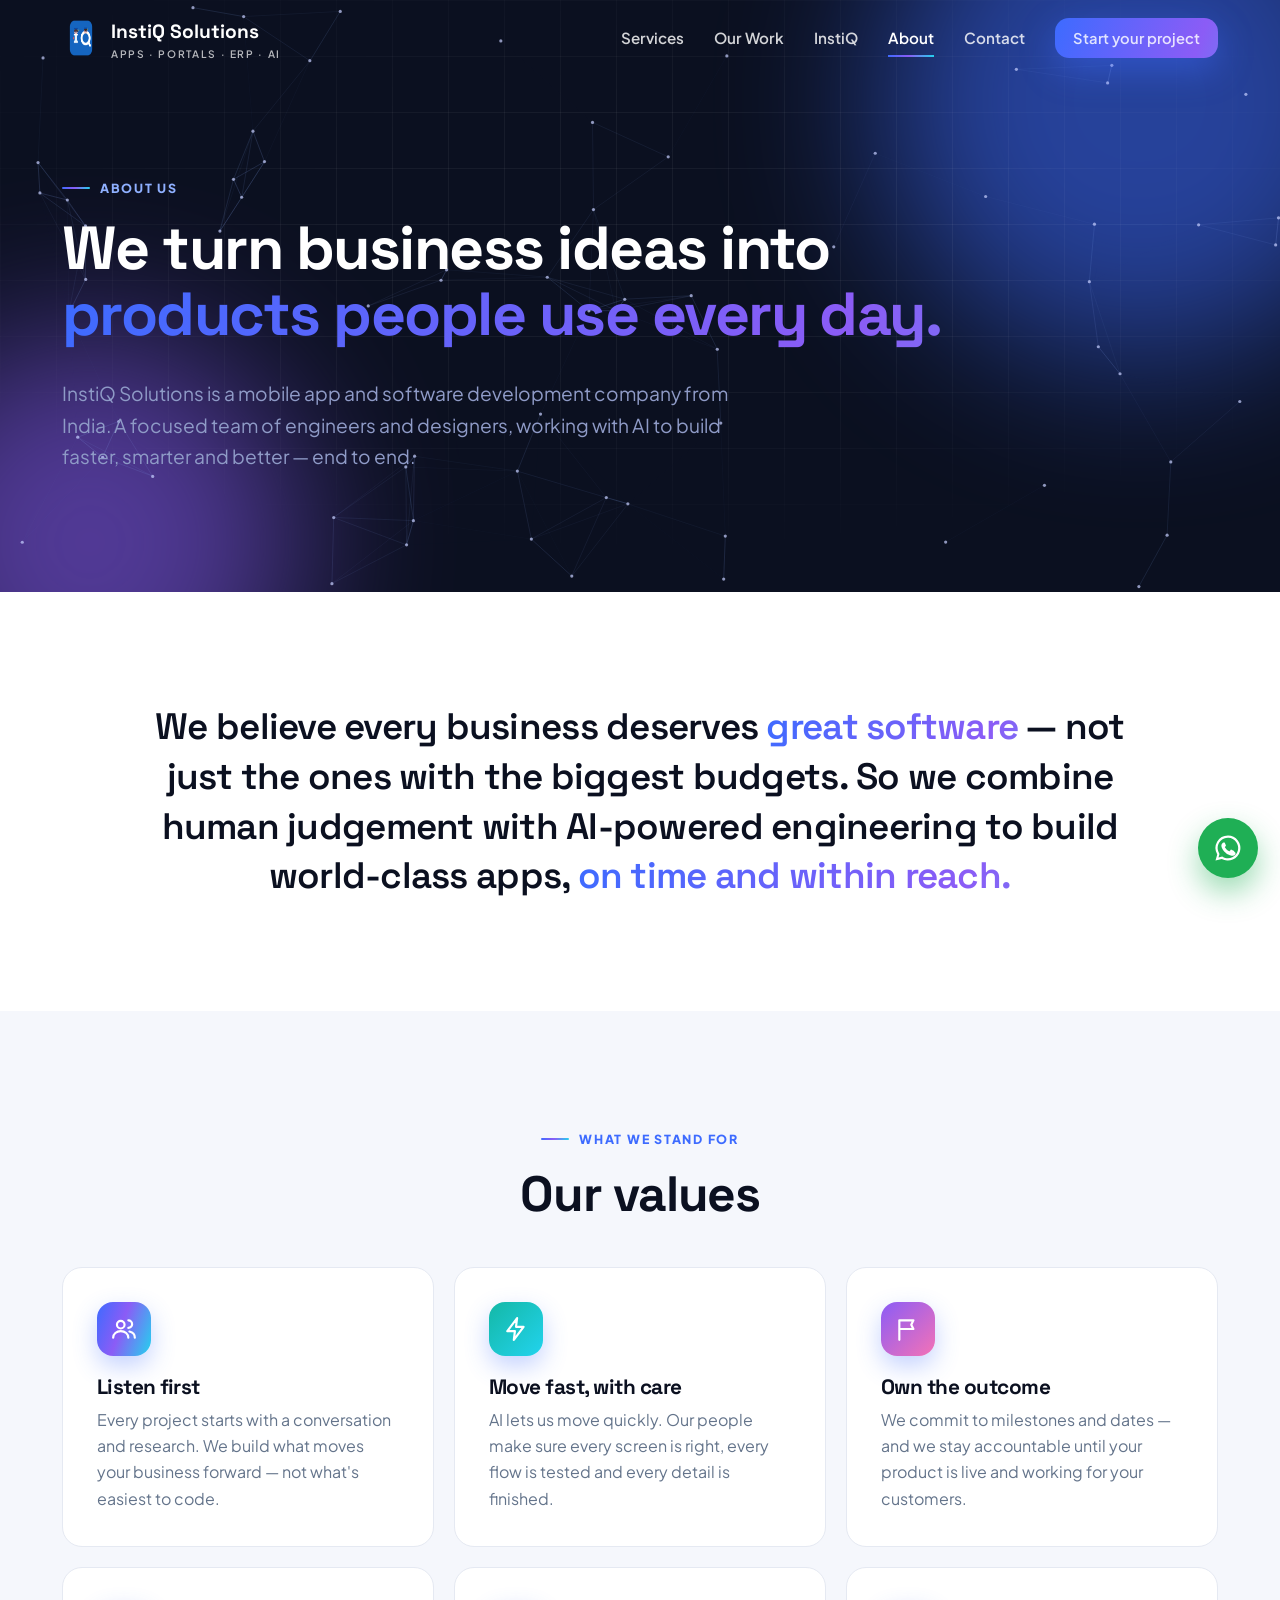
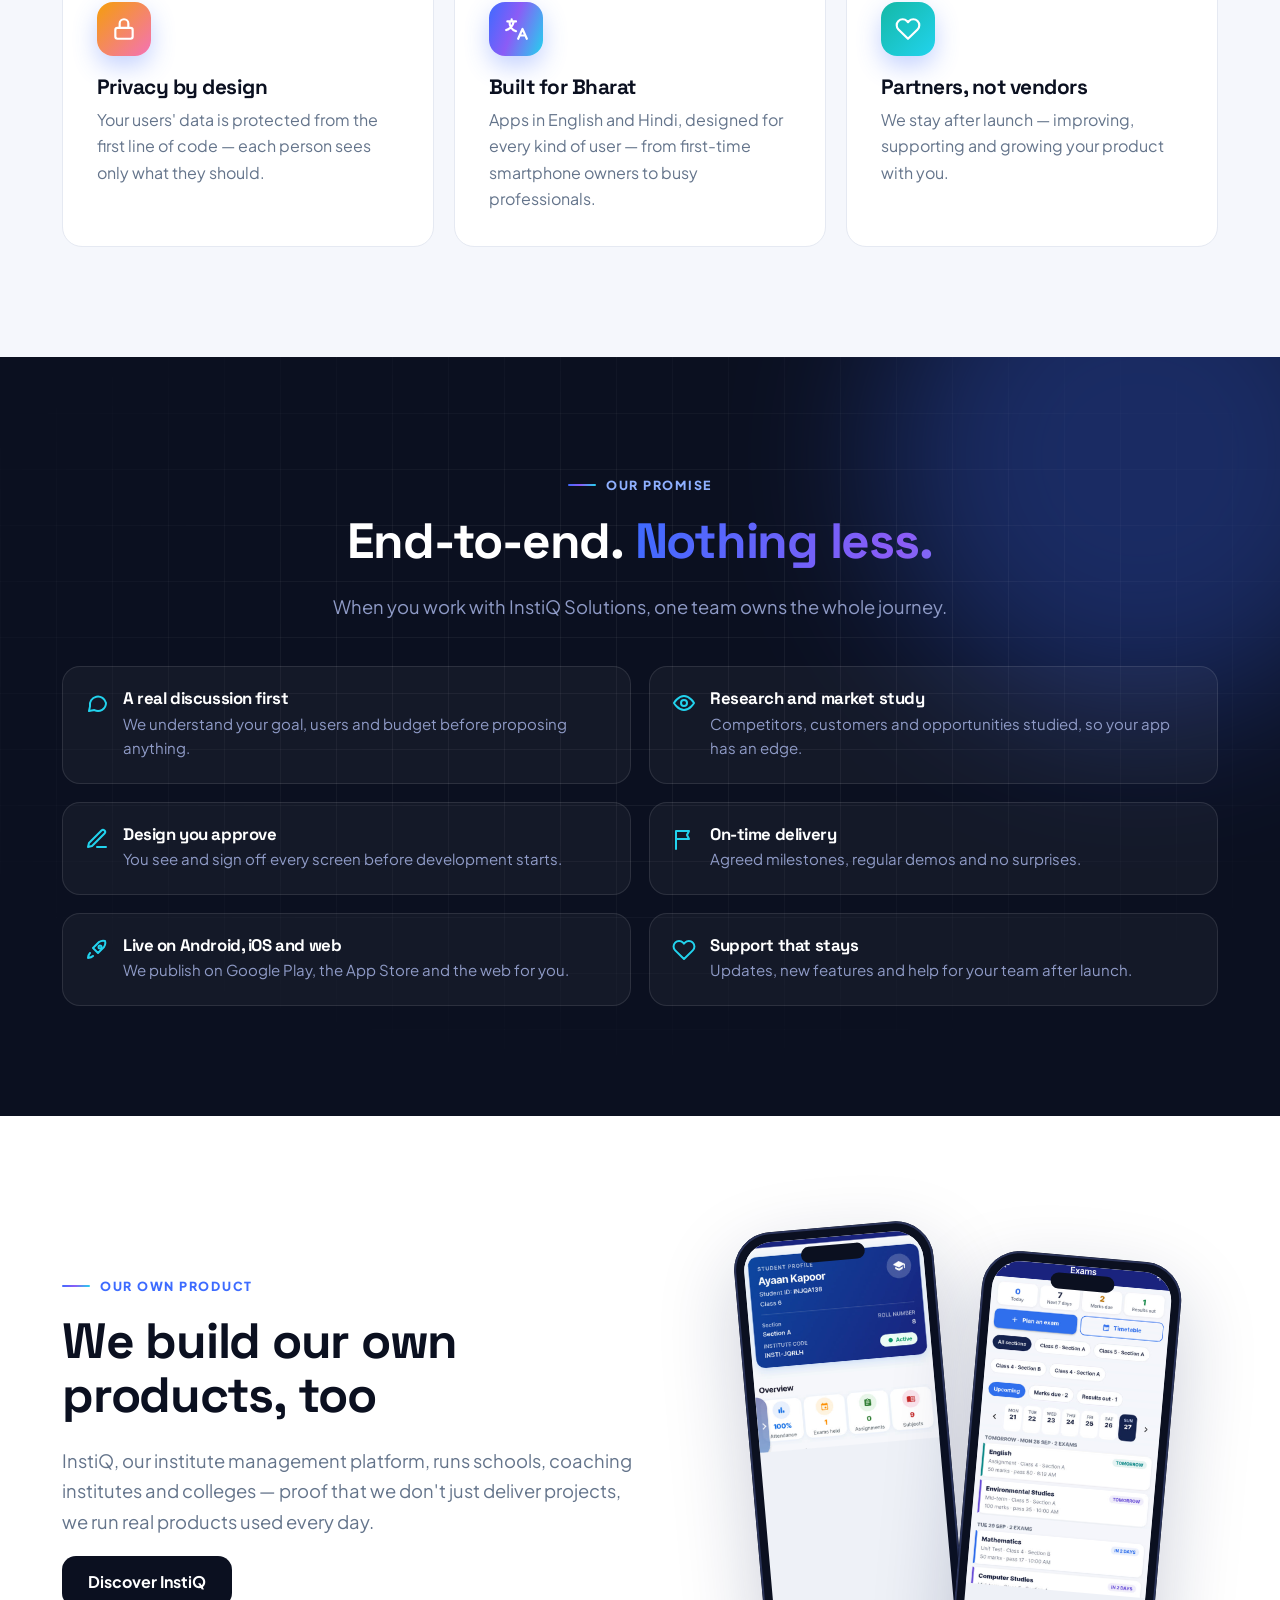
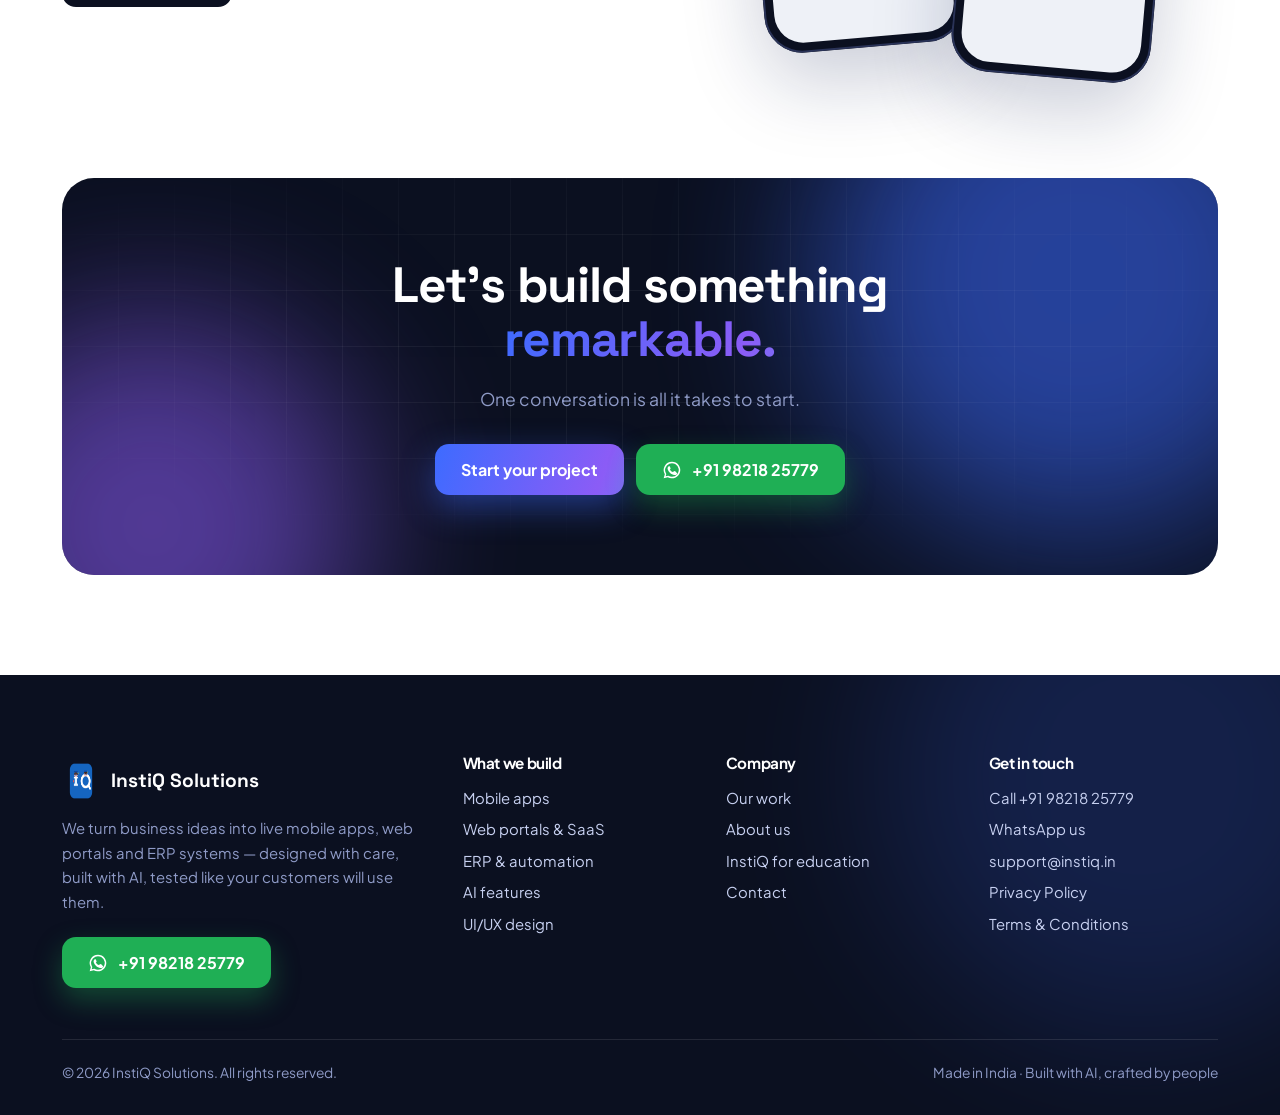
==== about.html @ 088fd570 "InstiQ Solutions website v2: agency site, services, work, about, InstiQ product page" ====
<!doctype html>
<html lang="en-IN">
<head>
<meta charset="utf-8">
<meta name="viewport" content="width=device-width, initial-scale=1">
<title>About Us — InstiQ Solutions, AI-Powered App Development Company</title>
<meta name="description" content="InstiQ Solutions is an Indian mobile app and software development company. A focused team using AI to build apps, portals and ERP faster — end to end, on time.">
<meta name="robots" content="index, follow, max-image-preview:large">
<link rel="canonical" href="https://instiq.in/about.html">
<meta name="theme-color" content="#0B1020">
<link rel="icon" type="image/png" href="screens/instiq-logo.png">
<link rel="apple-touch-icon" href="screens/instiq-logo.png">
<meta property="og:type" content="website">
<meta property="og:site_name" content="InstiQ Solutions">
<meta property="og:title" content="About Us — InstiQ Solutions, AI-Powered App Development Company">
<meta property="og:description" content="InstiQ Solutions is an Indian mobile app and software development company. A focused team using AI to build apps, portals and ERP faster — end to end, on time.">
<meta property="og:url" content="https://instiq.in/about.html">
<meta property="og:image" content="https://instiq.in/screens/web-school-dashboard.jpg">
<meta property="og:locale" content="en_IN">
<meta name="twitter:card" content="summary_large_image">
<meta name="twitter:title" content="About Us — InstiQ Solutions, AI-Powered App Development Company">
<meta name="twitter:description" content="InstiQ Solutions is an Indian mobile app and software development company. A focused team using AI to build apps, portals and ERP faster — end to end, on time.">
<meta name="twitter:image" content="https://instiq.in/screens/web-school-dashboard.jpg">
<link rel="preconnect" href="https://fonts.googleapis.com">
<link rel="preconnect" href="https://fonts.gstatic.com" crossorigin>
<link href="https://fonts.googleapis.com/css2?family=Plus+Jakarta+Sans:wght@400;500;600;700;800&family=Space+Grotesk:wght@500;600;700&display=swap" rel="stylesheet">
<link rel="stylesheet" href="site.css">
<script type="application/ld+json">
{"@context":"https://schema.org","@type":"Organization","@id":"https://instiq.in/#org","name":"InstiQ Solutions","url":"https://instiq.in/","logo":"https://instiq.in/screens/instiq-logo.png","email":"support@instiq.in","telephone":"+91-98218-25779","description":"AI-powered mobile app, web portal and ERP development company from India.","areaServed":"IN","knowsAbout":["Mobile app development","Android app development","iOS app development","Web portal development","Custom ERP development","AI app development","UI/UX design"],"contactPoint":[{"@type":"ContactPoint","telephone":"+91-98218-25779","contactType":"sales","areaServed":"IN","availableLanguage":["English","Hindi"]}]}
</script>

</head>
<body>
<header class="nav">
  <div class="wrap nav-in">
    <a class="brand" href="index.html" aria-label="InstiQ Solutions home"><img src="screens/instiq-logo.png" alt="InstiQ Solutions logo" width="38" height="38"><span>InstiQ Solutions<small>Apps · Portals · ERP · AI</small></span></a>
    <button class="menu-btn" aria-label="Open menu" aria-expanded="false"><span></span><span></span><span></span></button>
    <nav class="links" aria-label="Main">
      <a href="services.html">Services</a>
      <a href="work.html">Our Work</a>
      <a href="instiq.html">InstiQ</a>
      <a href="about.html">About</a>
      <a href="contact.html">Contact</a>
      <a class="btn btn-glow" href="contact.html">Start your project</a>
    </nav>
  </div>
</header>
<main>
<style>
.manifesto{font:600 clamp(1.5rem,3.2vw,2.3rem)/1.35 "Space Grotesk",sans-serif;color:var(--ink);max-width:980px;margin:0 auto;text-align:center;letter-spacing:-.02em}
.manifesto em{font-style:normal}
.values .card{padding:34px}
.promise{display:grid;grid-template-columns:repeat(2,1fr);gap:18px;margin-top:44px}
.promise div{display:flex;gap:14px;align-items:flex-start;padding:22px;border-radius:18px;background:rgba(255,255,255,.04);border:1px solid var(--dline)}
.promise svg{width:24px;height:24px;color:#22D3EE;flex:none;margin-top:2px}
.promise h4{color:#fff;margin:0 0 4px;font-size:1.05rem}
.promise p{margin:0;color:var(--dmute);font-size:.94rem}
@media(max-width:760px){.promise{grid-template-columns:1fr}}
</style>

<section class="phero dark">
  <div class="bg-anim" aria-hidden="true"><div class="orb o1"></div><div class="orb o2"></div><div class="grid"></div><canvas class="net"></canvas></div>
  <div class="wrap" style="position:relative">
    <span class="kicker rv">About us</span>
    <h1 class="rv d1">We turn business ideas into <span class="grad">products people use every day.</span></h1>
    <p class="lead rv d2">InstiQ Solutions is a mobile app and software development company from India. A focused team of engineers and designers, working with AI to build faster, smarter and better — end to end.</p>
  </div>
</section>

<section>
  <div class="wrap">
    <p class="manifesto rv">We believe every business deserves <em class="grad">great software</em> — not just the ones with the biggest budgets. So we combine human judgement with AI-powered engineering to build world-class apps, <em class="grad">on time and within reach.</em></p>
  </div>
</section>

<section class="soft">
  <div class="wrap">
    <div class="center"><span class="kicker rv">What we stand for</span><h2 class="rv d1">Our values</h2></div>
    <div class="cards c3 values" style="margin-top:46px">
      <div class="card rv" data-tilt><div class="ico"><svg viewBox="0 0 24 24" fill="none" stroke="currentColor" stroke-width="2" stroke-linecap="round" stroke-linejoin="round" aria-hidden="true"><circle cx="9" cy="8" r="3.5"/><path d="M2 20c0-3.5 3-6 7-6s7 2.5 7 6M16 4a3.5 3.5 0 0 1 0 7M22 20c0-3-2-5-5-5.7"/></svg></div><h3>Listen first</h3><p>Every project starts with a conversation and research. We build what moves your business forward — not what's easiest to code.</p></div>
      <div class="card rv d1" data-tilt><div class="ico t"><svg viewBox="0 0 24 24" fill="none" stroke="currentColor" stroke-width="2" stroke-linecap="round" stroke-linejoin="round" aria-hidden="true"><path d="M13 2L4 14h7l-1 8 9-12h-7z"/></svg></div><h3>Move fast, with care</h3><p>AI lets us move quickly. Our people make sure every screen is right, every flow is tested and every detail is finished.</p></div>
      <div class="card rv d2" data-tilt><div class="ico v"><svg viewBox="0 0 24 24" fill="none" stroke="currentColor" stroke-width="2" stroke-linecap="round" stroke-linejoin="round" aria-hidden="true"><path d="M4 22V4M4 4h13l-2 4 2 4H4"/></svg></div><h3>Own the outcome</h3><p>We commit to milestones and dates — and we stay accountable until your product is live and working for your customers.</p></div>
      <div class="card rv" data-tilt><div class="ico a"><svg viewBox="0 0 24 24" fill="none" stroke="currentColor" stroke-width="2" stroke-linecap="round" stroke-linejoin="round" aria-hidden="true"><rect x="4" y="11" width="16" height="10" rx="2"/><path d="M8 11V7a4 4 0 0 1 8 0v4"/></svg></div><h3>Privacy by design</h3><p>Your users' data is protected from the first line of code — each person sees only what they should.</p></div>
      <div class="card rv d1" data-tilt><div class="ico"><svg viewBox="0 0 24 24" fill="none" stroke="currentColor" stroke-width="2" stroke-linecap="round" stroke-linejoin="round" aria-hidden="true"><path d="M4 5h8M8 3v2M6 5c0 5 3 8 6 9M10 5c-1 4-4 7-7 8M14 21l4-9 4 9M15.5 18h5"/></svg></div><h3>Built for Bharat</h3><p>Apps in English and Hindi, designed for every kind of user — from first-time smartphone owners to busy professionals.</p></div>
      <div class="card rv d2" data-tilt><div class="ico t"><svg viewBox="0 0 24 24" fill="none" stroke="currentColor" stroke-width="2" stroke-linecap="round" stroke-linejoin="round" aria-hidden="true"><path d="M20.8 4.6a5.5 5.5 0 0 0-7.8 0L12 5.7l-1-1.1a5.5 5.5 0 0 0-7.8 7.8L12 21l8.8-8.6a5.5 5.5 0 0 0 0-7.8z"/></svg></div><h3>Partners, not vendors</h3><p>We stay after launch — improving, supporting and growing your product with you.</p></div>
    </div>
  </div>
</section>

<section class="dark" style="overflow:hidden">
  <div class="bg-anim" aria-hidden="true"><div class="orb o1" style="opacity:.3"></div><div class="grid"></div></div>
  <div class="wrap" style="position:relative">
    <div class="center"><span class="kicker rv">Our promise</span><h2 class="rv d1">End-to-end. <span class="grad">Nothing less.</span></h2><p class="lead rv d2">When you work with InstiQ Solutions, one team owns the whole journey.</p></div>
    <div class="promise">
      <div class="rv"><svg viewBox="0 0 24 24" fill="none" stroke="currentColor" stroke-width="2" stroke-linecap="round" stroke-linejoin="round" aria-hidden="true"><path d="M21 12a8 8 0 0 1-11.6 7.1L4 20l1-4.6A8 8 0 1 1 21 12z"/></svg><span><h4>A real discussion first</h4><p>We understand your goal, users and budget before proposing anything.</p></span></div>
      <div class="rv d1"><svg viewBox="0 0 24 24" fill="none" stroke="currentColor" stroke-width="2" stroke-linecap="round" stroke-linejoin="round" aria-hidden="true"><path d="M2 12s4-7 10-7 10 7 10 7-4 7-10 7S2 12 2 12z"/><circle cx="12" cy="12" r="3"/></svg><span><h4>Research and market study</h4><p>Competitors, customers and opportunities studied, so your app has an edge.</p></span></div>
      <div class="rv"><svg viewBox="0 0 24 24" fill="none" stroke="currentColor" stroke-width="2" stroke-linecap="round" stroke-linejoin="round" aria-hidden="true"><path d="M12 20h9M16.5 3.5a2.1 2.1 0 0 1 3 3L7 19l-4 1 1-4z"/></svg><span><h4>Design you approve</h4><p>You see and sign off every screen before development starts.</p></span></div>
      <div class="rv d1"><svg viewBox="0 0 24 24" fill="none" stroke="currentColor" stroke-width="2" stroke-linecap="round" stroke-linejoin="round" aria-hidden="true"><path d="M4 22V4M4 4h13l-2 4 2 4H4"/></svg><span><h4>On-time delivery</h4><p>Agreed milestones, regular demos and no surprises.</p></span></div>
      <div class="rv"><svg viewBox="0 0 24 24" fill="none" stroke="currentColor" stroke-width="2" stroke-linecap="round" stroke-linejoin="round" aria-hidden="true"><path d="M5 15c-1.5 1.5-2 5-2 5s3.5-.5 5-2M14 4c3-2 6-1 6-1s1 3-1 6l-6 6-5-5z"/><circle cx="15" cy="9" r="1.5"/></svg><span><h4>Live on Android, iOS and web</h4><p>We publish on Google Play, the App Store and the web for you.</p></span></div>
      <div class="rv d1"><svg viewBox="0 0 24 24" fill="none" stroke="currentColor" stroke-width="2" stroke-linecap="round" stroke-linejoin="round" aria-hidden="true"><path d="M20.8 4.6a5.5 5.5 0 0 0-7.8 0L12 5.7l-1-1.1a5.5 5.5 0 0 0-7.8 7.8L12 21l8.8-8.6a5.5 5.5 0 0 0 0-7.8z"/></svg><span><h4>Support that stays</h4><p>Updates, new features and help for your team after launch.</p></span></div>
    </div>
  </div>
</section>

<section>
  <div class="wrap split">
    <div class="rv l">
      <span class="kicker">Our own product</span>
      <h2>We build our own products, too</h2>
      <p class="lead">InstiQ, our institute management platform, runs schools, coaching institutes and colleges — proof that we don't just deliver projects, we run real products used every day.</p>
      <a class="btn btn-dark" href="instiq.html">Discover InstiQ</a>
    </div>
    <div class="rv r" style="display:flex;justify-content:center;gap:20px">
      <div class="phone" style="width:200px;transform:rotate(-5deg)"><div class="scr"><img src="screens/parent-app.jpg" alt="InstiQ parent app" loading="lazy"></div></div>
      <div class="phone" style="width:200px;transform:rotate(5deg) translateY(30px)"><div class="scr"><img src="screens/exams.jpg" alt="InstiQ exams" loading="lazy"></div></div>
    </div>
  </div>
</section>

<section style="padding:20px 0 100px">
  <div class="wrap"><div class="cta rv">
    <div class="bg-anim" aria-hidden="true"><div class="orb o1"></div><div class="orb o2"></div><div class="grid"></div></div>
    <div style="position:relative"><h2>Let's build something <span class="grad">remarkable.</span></h2><p>One conversation is all it takes to start.</p>
    <div class="row"><a class="btn btn-glow" href="contact.html">Start your project</a><a class="btn btn-wa" href="https://wa.me/919821825779?text=Hello%20InstiQ%20Solutions%2C%20I%20want%20to%20discuss%20a%20project." target="_blank" rel="noopener"><svg viewBox="0 0 24 24" fill="currentColor" aria-hidden="true"><path d="M12 2a10 10 0 0 0-8.6 15.1L2 22l5-1.3A10 10 0 1 0 12 2zm0 18.2c-1.5 0-3-.4-4.3-1.2l-.3-.2-3 .8.8-2.9-.2-.3A8.2 8.2 0 1 1 12 20.2zm4.5-6.1c-.2-.1-1.5-.7-1.7-.8-.2-.1-.4-.1-.6.1l-.8 1c-.1.2-.3.2-.5.1a6.7 6.7 0 0 1-3.3-2.9c-.3-.4.2-.4.7-1.4.1-.2 0-.3 0-.4l-.8-1.8c-.2-.5-.4-.4-.6-.4h-.5a1 1 0 0 0-.7.3c-.3.3-1 1-1 2.3s1 2.7 1.1 2.9c.1.2 2 3.1 4.9 4.3 1.8.8 2.5.8 3.4.7.5-.1 1.5-.6 1.8-1.2.2-.6.2-1.1.1-1.2l-.5-.4z"/></svg>+91 98218 25779</a></div></div>
  </div></div>
</section>

</main>
<footer>
  <div class="bg-anim" aria-hidden="true"><div class="orb o1" style="opacity:.18"></div></div>
  <div class="wrap" style="position:relative">
    <div class="foot">
      <div>
        <a class="brand" href="index.html" style="margin-bottom:16px"><img src="screens/instiq-logo.png" alt="" width="38" height="38"><span>InstiQ Solutions</span></a>
        <p>We turn business ideas into live mobile apps, web portals and ERP systems — designed with care, built with AI, tested like your customers will use them.</p>
        <a class="btn btn-wa" href="https://wa.me/919821825779?text=Hello%20InstiQ%20Solutions%2C%20I%20want%20to%20discuss%20a%20project." target="_blank" rel="noopener" style="display:inline-flex;margin-top:8px"><svg viewBox="0 0 24 24" fill="currentColor" aria-hidden="true"><path d="M12 2a10 10 0 0 0-8.6 15.1L2 22l5-1.3A10 10 0 1 0 12 2zm0 18.2c-1.5 0-3-.4-4.3-1.2l-.3-.2-3 .8.8-2.9-.2-.3A8.2 8.2 0 1 1 12 20.2zm4.5-6.1c-.2-.1-1.5-.7-1.7-.8-.2-.1-.4-.1-.6.1l-.8 1c-.1.2-.3.2-.5.1a6.7 6.7 0 0 1-3.3-2.9c-.3-.4.2-.4.7-1.4.1-.2 0-.3 0-.4l-.8-1.8c-.2-.5-.4-.4-.6-.4h-.5a1 1 0 0 0-.7.3c-.3.3-1 1-1 2.3s1 2.7 1.1 2.9c.1.2 2 3.1 4.9 4.3 1.8.8 2.5.8 3.4.7.5-.1 1.5-.6 1.8-1.2.2-.6.2-1.1.1-1.2l-.5-.4z"/></svg>+91 98218 25779</a>
      </div>
      <div><h4>What we build</h4><a href="services.html#mobile">Mobile apps</a><a href="services.html#web">Web portals &amp; SaaS</a><a href="services.html#erp">ERP &amp; automation</a><a href="services.html#ai">AI features</a><a href="services.html#design">UI/UX design</a></div>
      <div><h4>Company</h4><a href="work.html">Our work</a><a href="about.html">About us</a><a href="instiq.html">InstiQ for education</a><a href="contact.html">Contact</a></div>
      <div><h4>Get in touch</h4><a href="tel:+919821825779">Call +91 98218 25779</a><a href="https://wa.me/919821825779" target="_blank" rel="noopener">WhatsApp us</a><a href="mailto:support@instiq.in">support@instiq.in</a><a href="privacy-policy.html">Privacy Policy</a><a href="terms.html">Terms &amp; Conditions</a></div>
    </div>
    <div class="legal"><span>© <span id="yr">2026</span> InstiQ Solutions. All rights reserved.</span><span>Made in India · Built with AI, crafted by people</span></div>
  </div>
</footer>
<a class="wa-float" href="https://wa.me/919821825779?text=Hello%20InstiQ%20Solutions%2C%20I%20want%20to%20discuss%20a%20project." target="_blank" rel="noopener" aria-label="Chat with InstiQ Solutions on WhatsApp"><svg viewBox="0 0 24 24" fill="#fff" aria-hidden="true"><path d="M12 2a10 10 0 0 0-8.6 15.1L2 22l5-1.3A10 10 0 1 0 12 2zm0 18.2c-1.5 0-3-.4-4.3-1.2l-.3-.2-3 .8.8-2.9-.2-.3A8.2 8.2 0 1 1 12 20.2zm4.5-6.1c-.2-.1-1.5-.7-1.7-.8-.2-.1-.4-.1-.6.1l-.8 1c-.1.2-.3.2-.5.1a6.7 6.7 0 0 1-3.3-2.9c-.3-.4.2-.4.7-1.4.1-.2 0-.3 0-.4l-.8-1.8c-.2-.5-.4-.4-.6-.4h-.5a1 1 0 0 0-.7.3c-.3.3-1 1-1 2.3s1 2.7 1.1 2.9c.1.2 2 3.1 4.9 4.3 1.8.8 2.5.8 3.4.7.5-.1 1.5-.6 1.8-1.2.2-.6.2-1.1.1-1.2l-.5-.4z"/></svg></a>
<script src="site.js"></script>
</body>
</html>
---- site.css ----
/* InstiQ Solutions — shared styles (v2, Oct 2026) */
:root{
  --ink:#0B1020; --ink2:#111833; --navy:#0E1A4F; --blue:#3D6BFF; --cyan:#22D3EE; --teal:#14B8A6; --violet:#8B5CF6; --pink:#F472B6; --amber:#F59E0B;
  --text:#334155; --mute:#64748B; --line:#E5E9F2; --soft:#F5F7FC; --white:#fff;
  --dtext:#C7D0F0; --dmute:#8F9BC7; --dline:rgba(255,255,255,.10);
  --r:20px; --sh:0 18px 40px rgba(14,26,79,.12); --sh2:0 30px 80px rgba(14,26,79,.22);
  --max:1200px; --grad:linear-gradient(110deg,#3D6BFF 0%,#8B5CF6 45%,#22D3EE 100%);
}
*{box-sizing:border-box}
html{scroll-behavior:smooth}
body{margin:0;font-family:"Plus Jakarta Sans",system-ui,-apple-system,"Segoe UI",Roboto,"Noto Sans Devanagari",sans-serif;color:var(--text);background:#fff;line-height:1.65;-webkit-font-smoothing:antialiased;overflow-x:hidden}
img{max-width:100%;display:block}
a{color:inherit;text-decoration:none}
h1,h2,h3,h4{font-family:"Space Grotesk","Plus Jakarta Sans",sans-serif;color:var(--ink);line-height:1.08;margin:0 0 .5em;letter-spacing:-.025em;font-weight:700}
h1{font-size:clamp(2.4rem,6vw,4.6rem)}
h2{font-size:clamp(1.9rem,4vw,3.1rem)}
h3{font-size:1.3rem}
p{margin:0 0 1em}
.wrap{max-width:var(--max);margin:0 auto;padding:0 22px}
section{padding:110px 0;position:relative}
.grad{background:var(--grad);-webkit-background-clip:text;background-clip:text;color:transparent;background-size:200% 100%;animation:shine 8s ease-in-out infinite}
@keyframes shine{50%{background-position:100% 0}}
.kicker{display:inline-flex;align-items:center;gap:10px;font-size:.78rem;font-weight:800;letter-spacing:.14em;text-transform:uppercase;color:var(--blue);margin-bottom:18px}
.kicker::before{content:"";width:28px;height:2px;background:var(--grad);border-radius:2px}
.center{text-align:center}.center .kicker{justify-content:center}
.lead{font-size:1.15rem;color:var(--mute);max-width:700px}
.center .lead{margin-left:auto;margin-right:auto}
.dark{background:var(--ink);color:var(--dtext)}
.dark h1,.dark h2,.dark h3,.dark h4{color:#fff}
.dark .lead{color:var(--dmute)}
.dark .kicker{color:#8FB0FF}
.soft{background:var(--soft)}

/* buttons */
.btn{display:inline-flex;align-items:center;justify-content:center;gap:10px;font:700 1rem "Plus Jakarta Sans",sans-serif;padding:15px 26px;border-radius:14px;border:0;cursor:pointer;transition:transform .25s,box-shadow .25s,background .25s;white-space:nowrap}
.btn svg{width:20px;height:20px}
.btn:hover{transform:translateY(-3px)}
.btn-glow{color:#fff;background:var(--grad);background-size:200% 100%;box-shadow:0 12px 34px rgba(61,107,255,.45);animation:shine 6s ease infinite}
.btn-glow:hover{box-shadow:0 18px 44px rgba(61,107,255,.6)}
.btn-line{color:#fff;border:1.5px solid rgba(255,255,255,.28);background:rgba(255,255,255,.04)}
.btn-line:hover{border-color:#fff}
.btn-dark{background:var(--ink);color:#fff}
.btn-ghost{background:#fff;color:var(--ink);border:1.5px solid var(--line)}
.btn-ghost:hover{border-color:var(--ink)}
.btn-wa{background:#1FAF55;color:#fff;box-shadow:0 12px 28px rgba(31,175,85,.35)}

/* nav */
.nav{position:fixed;inset:0 0 auto;z-index:50;transition:background .35s,box-shadow .35s,backdrop-filter .35s}
.nav-in{display:flex;align-items:center;justify-content:space-between;height:76px}
.brand{display:flex;align-items:center;gap:11px;font-family:"Space Grotesk",sans-serif;font-weight:700;font-size:1.2rem;color:#fff}
.brand img{width:38px;height:38px;border-radius:11px}
.brand small{display:block;font:600 .64rem "Plus Jakarta Sans",sans-serif;letter-spacing:.16em;text-transform:uppercase;opacity:.7;margin-top:-1px}
.nav .links{display:flex;align-items:center;gap:30px}
.nav .links a{font-weight:600;font-size:.95rem;color:rgba(255,255,255,.82);position:relative}
.nav .links a:not(.btn)::after{content:"";position:absolute;left:0;right:100%;bottom:-6px;height:2px;background:var(--grad);transition:right .3s}
.nav .links a:not(.btn):hover::after,.nav .links a.on::after{right:0}
.nav .links a:hover,.nav .links a.on{color:#fff}
.nav .links .btn{padding:11px 18px;font-size:.92rem}
.nav.solid{background:rgba(11,16,32,.86);backdrop-filter:blur(16px) saturate(160%);box-shadow:0 1px 0 var(--dline)}
.menu-btn{display:none;background:none;border:0;padding:8px;cursor:pointer}
.menu-btn span{display:block;width:24px;height:2px;background:#fff;margin:5px 0;border-radius:2px;transition:.3s}
.menu-btn[aria-expanded="true"] span:nth-child(1){transform:translateY(7px) rotate(45deg)}
.menu-btn[aria-expanded="true"] span:nth-child(2){opacity:0}
.menu-btn[aria-expanded="true"] span:nth-child(3){transform:translateY(-7px) rotate(-45deg)}
@media(max-width:960px){
  .nav .links{position:fixed;top:76px;left:0;right:0;flex-direction:column;align-items:stretch;gap:0;background:rgba(11,16,32,.97);padding:10px 22px 24px;transform:translateY(-120%);transition:transform .4s;border-bottom:1px solid var(--dline)}
  .nav .links.open{transform:none}
  .nav .links a{padding:15px 0;border-bottom:1px solid var(--dline)}
  .nav .links .btn{margin-top:16px}
  .menu-btn{display:block}
}

/* page hero (inner pages) */
.phero{padding:170px 0 100px;overflow:hidden}
.phero h1{font-size:clamp(2.2rem,5vw,3.8rem);max-width:900px}
.phero .lead{font-size:1.2rem}

/* animated background */
.bg-anim{position:absolute;inset:0;overflow:hidden;pointer-events:none}
.bg-anim .orb{position:absolute;border-radius:50%;filter:blur(80px);opacity:.55}
.bg-anim .o1{width:520px;height:520px;background:#3D6BFF;top:-160px;right:-120px;animation:orb 16s ease-in-out infinite}
.bg-anim .o2{width:420px;height:420px;background:#8B5CF6;bottom:-160px;left:-120px;animation:orb 20s ease-in-out infinite reverse}
.bg-anim .o3{width:300px;height:300px;background:#22D3EE;top:40%;left:45%;opacity:.25;animation:orb 24s ease-in-out infinite}
@keyframes orb{33%{transform:translate(-60px,40px) scale(1.1)}66%{transform:translate(40px,-30px) scale(.95)}}
.bg-anim .grid{position:absolute;inset:0;background-image:linear-gradient(rgba(255,255,255,.05) 1px,transparent 1px),linear-gradient(90deg,rgba(255,255,255,.05) 1px,transparent 1px);background-size:56px 56px;mask-image:radial-gradient(ellipse 80% 70% at 50% 40%,#000 30%,transparent 80%)}
.bg-anim canvas{position:absolute;inset:0;width:100%;height:100%}

/* cards */
.cards{display:grid;gap:20px}
.c3{grid-template-columns:repeat(3,1fr)}.c4{grid-template-columns:repeat(4,1fr)}.c2{grid-template-columns:repeat(2,1fr)}
@media(max-width:1000px){.c3,.c4{grid-template-columns:repeat(2,1fr)}}
@media(max-width:620px){.c3,.c4,.c2{grid-template-columns:1fr}}
.card{position:relative;background:#fff;border:1px solid var(--line);border-radius:var(--r);padding:30px;transition:transform .35s,box-shadow .35s,border-color .35s;overflow:hidden;transform-style:preserve-3d}
.card:hover{box-shadow:var(--sh2);border-color:transparent}
.card::before{content:"";position:absolute;inset:0;border-radius:inherit;padding:1.5px;background:var(--grad);-webkit-mask:linear-gradient(#000 0 0) content-box,linear-gradient(#000 0 0);-webkit-mask-composite:xor;mask-composite:exclude;opacity:0;transition:opacity .35s}
.card:hover::before{opacity:1}
.card .glow{position:absolute;width:260px;height:260px;border-radius:50%;background:radial-gradient(circle,rgba(61,107,255,.16),transparent 70%);pointer-events:none;transform:translate(-50%,-50%);opacity:0;transition:opacity .3s}
.card:hover .glow{opacity:1}
.card h3{margin-bottom:.4em}
.card p{color:var(--mute);margin:0}
.dark .card{background:rgba(255,255,255,.04);border-color:var(--dline)}
.dark .card p{color:var(--dmute)}
.ico{width:54px;height:54px;border-radius:16px;display:grid;place-items:center;margin-bottom:20px;color:#fff;background:var(--grad);box-shadow:0 10px 24px rgba(61,107,255,.3)}
.ico svg{width:26px;height:26px}
.ico.t{background:linear-gradient(135deg,#14B8A6,#22D3EE)}.ico.v{background:linear-gradient(135deg,#8B5CF6,#F472B6)}.ico.a{background:linear-gradient(135deg,#F59E0B,#F472B6)}
.list{list-style:none;padding:0;margin:16px 0 0;display:grid;gap:8px}
.list li{position:relative;padding-left:26px;font-size:.95rem;color:var(--text)}
.list li::before{content:"";position:absolute;left:0;top:7px;width:14px;height:14px;border-radius:5px;background:var(--grad)}
.dark .list li{color:var(--dtext)}

/* marquee */
.marquee{overflow:hidden;mask-image:linear-gradient(90deg,transparent,#000 10%,#000 90%,transparent)}
.mq{display:flex;gap:14px;width:max-content;animation:mq 45s linear infinite}
.marquee:hover .mq{animation-play-state:paused}
@keyframes mq{to{transform:translateX(-50%)}}
.pill{display:inline-flex;align-items:center;gap:10px;padding:12px 20px;border-radius:999px;border:1px solid var(--dline);background:rgba(255,255,255,.04);color:#fff;font-weight:600;white-space:nowrap}
.pill i{width:8px;height:8px;border-radius:50%;background:var(--grad)}

/* phone mockups */
.phone{position:relative;width:240px;aspect-ratio:9/19;border-radius:38px;background:#0B1020;padding:10px;box-shadow:var(--sh2),inset 0 0 0 2px #2a3358}
.phone .scr{width:100%;height:100%;border-radius:29px;overflow:hidden;background:#EEF1F7;position:relative}
.phone .scr img{width:100%;height:auto}
.phone::after{content:"";position:absolute;top:18px;left:50%;transform:translateX(-50%);width:64px;height:16px;border-radius:10px;background:#0B1020}

/* split */
.split{display:grid;grid-template-columns:1.05fr .95fr;gap:64px;align-items:center}
@media(max-width:960px){.split{grid-template-columns:1fr;gap:44px}}

/* timeline */
.tl{position:relative;display:grid;grid-template-columns:repeat(7,1fr);gap:18px;margin-top:56px}
.tl .bar{position:absolute;top:30px;left:6%;right:6%;height:3px;background:var(--dline);border-radius:3px;overflow:hidden}
.tl .bar i{position:absolute;inset:0;background:var(--grad);transform-origin:left;transform:scaleX(0);transition:transform 2.2s cubic-bezier(.2,.7,.2,1)}
.tl.in .bar i{transform:scaleX(1)}
.st{text-align:center;position:relative}
.st b{display:grid;place-items:center;width:62px;height:62px;margin:0 auto 16px;border-radius:50%;background:var(--ink2);border:2px solid rgba(143,176,255,.35);color:#fff;font:700 1.1rem "Space Grotesk";position:relative;z-index:1;transition:.5s}
.tl.in .st b{border-color:transparent;background:var(--grad);box-shadow:0 0 0 6px rgba(61,107,255,.15)}
.st h4{font-size:1.02rem;margin-bottom:6px}
.st p{font-size:.88rem;color:var(--dmute);margin:0}
@media(max-width:960px){.tl{grid-template-columns:repeat(2,1fr)}.tl .bar{display:none}}

/* faq */
.faq{max-width:860px;margin:44px auto 0;display:grid;gap:12px}
.faq details{background:#fff;border:1px solid var(--line);border-radius:18px;padding:4px 22px;transition:box-shadow .3s}
.faq details[open]{box-shadow:var(--sh)}
.faq summary{cursor:pointer;list-style:none;font-weight:700;color:var(--ink);padding:18px 0;display:flex;justify-content:space-between;gap:12px;font-size:1.03rem}
.faq summary::-webkit-details-marker{display:none}
.faq summary::after{content:"+";font-size:1.5rem;line-height:1;color:var(--blue);transition:transform .3s}
.faq details[open] summary::after{transform:rotate(45deg)}
.faq details p{margin:0 0 18px;color:var(--mute)}

/* CTA band */
.cta{position:relative;overflow:hidden;border-radius:32px;padding:80px 40px;text-align:center;background:var(--ink)}
.cta h2{color:#fff;max-width:760px;margin:0 auto .4em}
.cta p{color:var(--dmute);max-width:620px;margin:0 auto 30px;font-size:1.1rem}
.cta .row{display:flex;gap:12px;justify-content:center;flex-wrap:wrap}

/* forms */
form.req{background:#fff;border:1px solid var(--line);border-radius:26px;padding:32px;box-shadow:var(--sh)}
.frow{display:grid;grid-template-columns:1fr 1fr;gap:14px}
.field{margin-bottom:14px}
.field label{display:block;font-weight:700;font-size:.86rem;color:var(--ink);margin-bottom:7px}
.field input,.field select,.field textarea{width:100%;padding:13px 15px;border:1.5px solid var(--line);border-radius:12px;font:500 .98rem "Plus Jakarta Sans",sans-serif;color:var(--ink);background:#fff;transition:border-color .2s,box-shadow .2s}
.field input:focus,.field select:focus,.field textarea:focus{outline:0;border-color:var(--blue);box-shadow:0 0 0 4px rgba(61,107,255,.14)}
.field textarea{min-height:110px;resize:vertical}
.err{display:none;color:#C62828;font-size:.85rem;margin-top:6px}
.field.bad input,.field.bad textarea{border-color:#E57373}
.field.bad .err{display:block}
.chips{display:flex;flex-wrap:wrap;gap:8px}
.chips label{cursor:pointer}
.chips input{position:absolute;opacity:0;pointer-events:none}
.chips span{display:inline-block;padding:9px 15px;border-radius:999px;border:1.5px solid var(--line);font-weight:600;font-size:.9rem;transition:.2s}
.chips input:checked+span{background:var(--ink);color:#fff;border-color:var(--ink)}
.chips input:focus-visible+span{box-shadow:0 0 0 4px rgba(61,107,255,.2)}
@media(max-width:560px){.frow{grid-template-columns:1fr}form.req{padding:22px}}

/* footer */
footer{background:var(--ink);color:var(--dmute);padding:80px 0 30px;font-size:.93rem;position:relative;overflow:hidden}
.foot{display:grid;grid-template-columns:1.6fr 1fr 1fr 1fr;gap:34px}
footer h4{color:#fff;font-size:.95rem;margin-bottom:14px;font-family:"Plus Jakarta Sans",sans-serif}
footer a{display:block;margin:7px 0;color:var(--dtext)}
footer a:hover{color:#fff}
.legal{border-top:1px solid var(--dline);margin-top:44px;padding-top:22px;display:flex;justify-content:space-between;flex-wrap:wrap;gap:10px;font-size:.86rem}
@media(max-width:860px){.foot{grid-template-columns:1fr 1fr}}

.wa-float{position:fixed;right:22px;bottom:22px;z-index:60;width:60px;height:60px;border-radius:50%;background:#1FAF55;display:grid;place-items:center;box-shadow:0 14px 30px rgba(31,175,85,.45);animation:pulse 2.6s infinite}
.wa-float svg{width:30px;height:30px}
@keyframes pulse{0%{box-shadow:0 0 0 0 rgba(31,175,85,.5)}70%{box-shadow:0 0 0 18px rgba(31,175,85,0)}100%{box-shadow:0 0 0 0 rgba(31,175,85,0)}}

/* reveal */
.rv{opacity:0;transform:translateY(34px);transition:opacity .9s cubic-bezier(.2,.7,.2,1),transform .9s cubic-bezier(.2,.7,.2,1)}
.rv.in{opacity:1;transform:none}
.rv.l{transform:translateX(-40px)}.rv.r{transform:translateX(40px)}.rv.l.in,.rv.r.in{transform:none}
.d1{transition-delay:.08s}.d2{transition-delay:.16s}.d3{transition-delay:.24s}.d4{transition-delay:.32s}.d5{transition-delay:.4s}
@media (prefers-reduced-motion:reduce){*,*::before,*::after{animation:none!important;transition:none!important}.rv{opacity:1;transform:none}html{scroll-behavior:auto}}
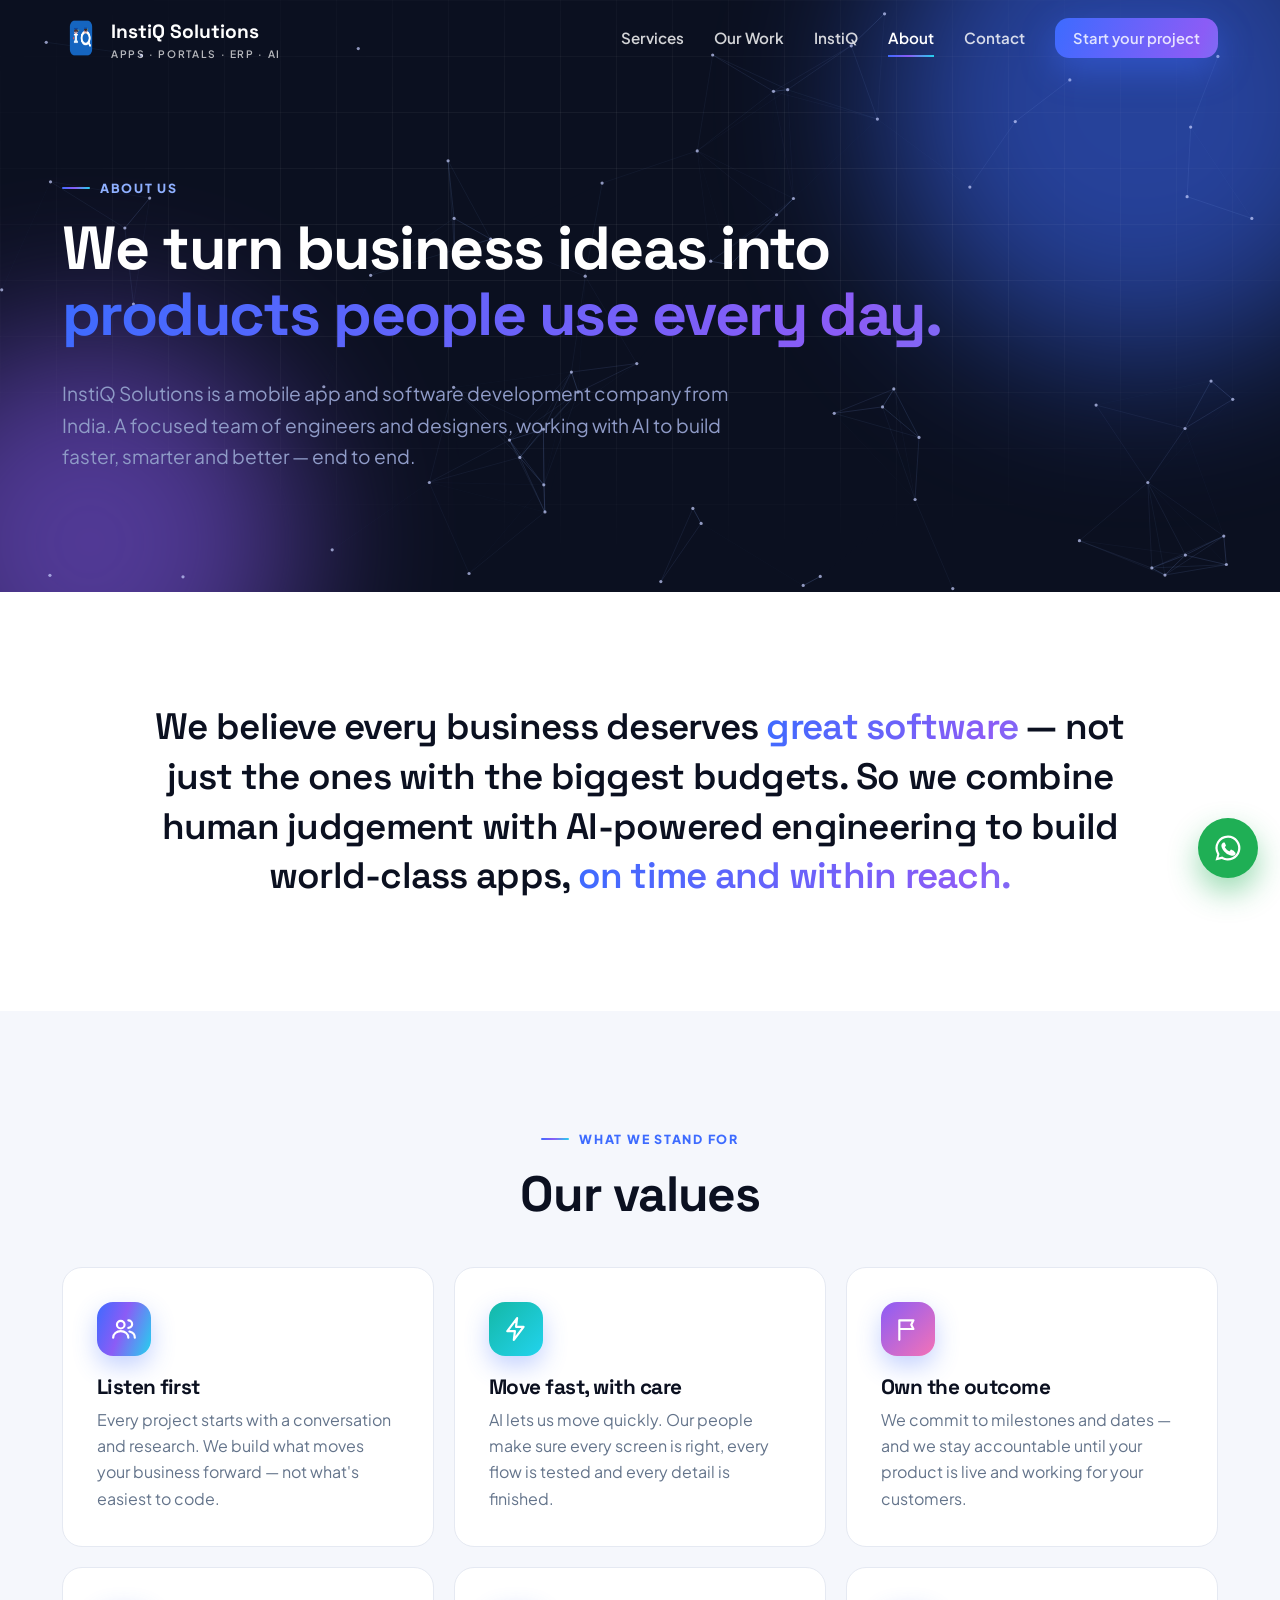
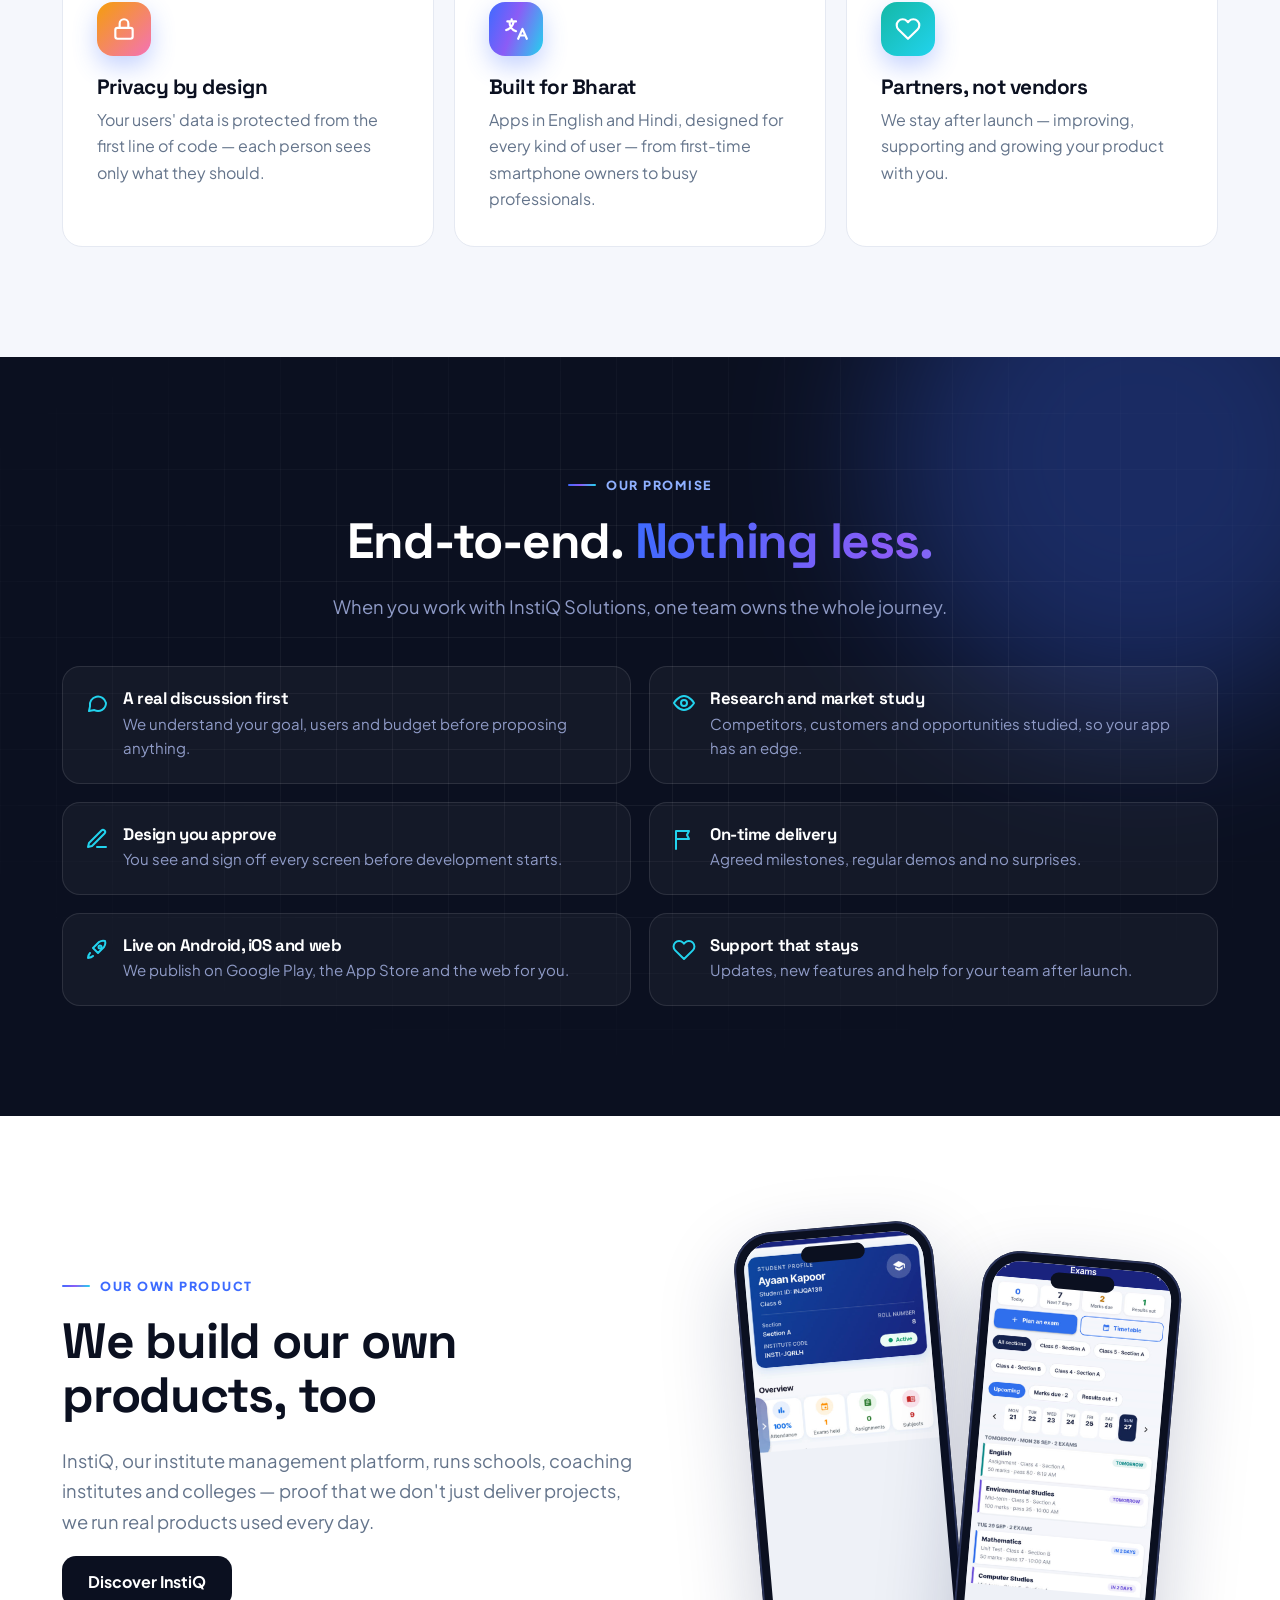
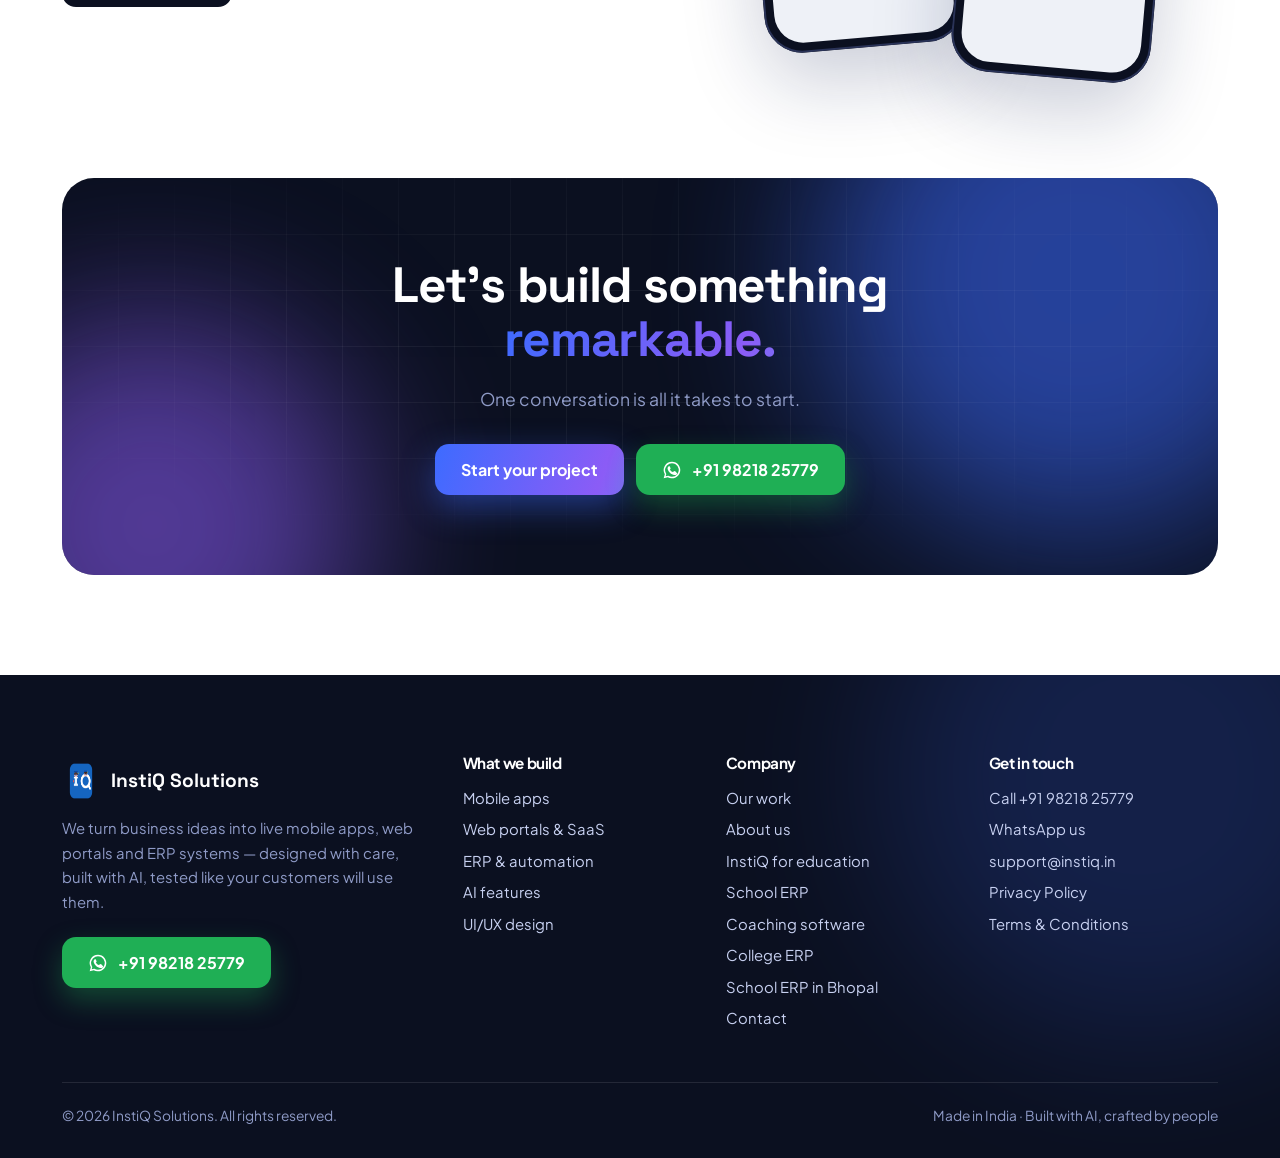
==== commit 010fdd7b: "New pricing Rs 10, 5, 3 per student, transport included; ERP pages incl. Bhopal" ====
--- a/about.html
+++ b/about.html
@@ -1,148 +1,148 @@
-<!doctype html>
-<html lang="en-IN">
-<head>
-<meta charset="utf-8">
-<meta name="viewport" content="width=device-width, initial-scale=1">
-<title>About Us — InstiQ Solutions, AI-Powered App Development Company</title>
-<meta name="description" content="InstiQ Solutions is an Indian mobile app and software development company. A focused team using AI to build apps, portals and ERP faster — end to end, on time.">
-<meta name="robots" content="index, follow, max-image-preview:large">
-<link rel="canonical" href="https://instiq.in/about.html">
-<meta name="theme-color" content="#0B1020">
-<link rel="icon" type="image/png" href="screens/instiq-logo.png">
-<link rel="apple-touch-icon" href="screens/instiq-logo.png">
-<meta property="og:type" content="website">
-<meta property="og:site_name" content="InstiQ Solutions">
-<meta property="og:title" content="About Us — InstiQ Solutions, AI-Powered App Development Company">
-<meta property="og:description" content="InstiQ Solutions is an Indian mobile app and software development company. A focused team using AI to build apps, portals and ERP faster — end to end, on time.">
-<meta property="og:url" content="https://instiq.in/about.html">
-<meta property="og:image" content="https://instiq.in/screens/web-school-dashboard.jpg">
-<meta property="og:locale" content="en_IN">
-<meta name="twitter:card" content="summary_large_image">
-<meta name="twitter:title" content="About Us — InstiQ Solutions, AI-Powered App Development Company">
-<meta name="twitter:description" content="InstiQ Solutions is an Indian mobile app and software development company. A focused team using AI to build apps, portals and ERP faster — end to end, on time.">
-<meta name="twitter:image" content="https://instiq.in/screens/web-school-dashboard.jpg">
-<link rel="preconnect" href="https://fonts.googleapis.com">
-<link rel="preconnect" href="https://fonts.gstatic.com" crossorigin>
-<link href="https://fonts.googleapis.com/css2?family=Plus+Jakarta+Sans:wght@400;500;600;700;800&family=Space+Grotesk:wght@500;600;700&display=swap" rel="stylesheet">
-<link rel="stylesheet" href="site.css">
-<script type="application/ld+json">
-{"@context":"https://schema.org","@type":"Organization","@id":"https://instiq.in/#org","name":"InstiQ Solutions","url":"https://instiq.in/","logo":"https://instiq.in/screens/instiq-logo.png","email":"support@instiq.in","telephone":"+91-98218-25779","description":"AI-powered mobile app, web portal and ERP development company from India.","areaServed":"IN","knowsAbout":["Mobile app development","Android app development","iOS app development","Web portal development","Custom ERP development","AI app development","UI/UX design"],"contactPoint":[{"@type":"ContactPoint","telephone":"+91-98218-25779","contactType":"sales","areaServed":"IN","availableLanguage":["English","Hindi"]}]}
-</script>
-
-</head>
-<body>
-<header class="nav">
-  <div class="wrap nav-in">
-    <a class="brand" href="index.html" aria-label="InstiQ Solutions home"><img src="screens/instiq-logo.png" alt="InstiQ Solutions logo" width="38" height="38"><span>InstiQ Solutions<small>Apps · Portals · ERP · AI</small></span></a>
-    <button class="menu-btn" aria-label="Open menu" aria-expanded="false"><span></span><span></span><span></span></button>
-    <nav class="links" aria-label="Main">
-      <a href="services.html">Services</a>
-      <a href="work.html">Our Work</a>
-      <a href="instiq.html">InstiQ</a>
-      <a href="about.html">About</a>
-      <a href="contact.html">Contact</a>
-      <a class="btn btn-glow" href="contact.html">Start your project</a>
-    </nav>
-  </div>
-</header>
-<main>
-<style>
-.manifesto{font:600 clamp(1.5rem,3.2vw,2.3rem)/1.35 "Space Grotesk",sans-serif;color:var(--ink);max-width:980px;margin:0 auto;text-align:center;letter-spacing:-.02em}
-.manifesto em{font-style:normal}
-.values .card{padding:34px}
-.promise{display:grid;grid-template-columns:repeat(2,1fr);gap:18px;margin-top:44px}
-.promise div{display:flex;gap:14px;align-items:flex-start;padding:22px;border-radius:18px;background:rgba(255,255,255,.04);border:1px solid var(--dline)}
-.promise svg{width:24px;height:24px;color:#22D3EE;flex:none;margin-top:2px}
-.promise h4{color:#fff;margin:0 0 4px;font-size:1.05rem}
-.promise p{margin:0;color:var(--dmute);font-size:.94rem}
-@media(max-width:760px){.promise{grid-template-columns:1fr}}
-</style>
-
-<section class="phero dark">
-  <div class="bg-anim" aria-hidden="true"><div class="orb o1"></div><div class="orb o2"></div><div class="grid"></div><canvas class="net"></canvas></div>
-  <div class="wrap" style="position:relative">
-    <span class="kicker rv">About us</span>
-    <h1 class="rv d1">We turn business ideas into <span class="grad">products people use every day.</span></h1>
-    <p class="lead rv d2">InstiQ Solutions is a mobile app and software development company from India. A focused team of engineers and designers, working with AI to build faster, smarter and better — end to end.</p>
-  </div>
-</section>
-
-<section>
-  <div class="wrap">
-    <p class="manifesto rv">We believe every business deserves <em class="grad">great software</em> — not just the ones with the biggest budgets. So we combine human judgement with AI-powered engineering to build world-class apps, <em class="grad">on time and within reach.</em></p>
-  </div>
-</section>
-
-<section class="soft">
-  <div class="wrap">
-    <div class="center"><span class="kicker rv">What we stand for</span><h2 class="rv d1">Our values</h2></div>
-    <div class="cards c3 values" style="margin-top:46px">
-      <div class="card rv" data-tilt><div class="ico"><svg viewBox="0 0 24 24" fill="none" stroke="currentColor" stroke-width="2" stroke-linecap="round" stroke-linejoin="round" aria-hidden="true"><circle cx="9" cy="8" r="3.5"/><path d="M2 20c0-3.5 3-6 7-6s7 2.5 7 6M16 4a3.5 3.5 0 0 1 0 7M22 20c0-3-2-5-5-5.7"/></svg></div><h3>Listen first</h3><p>Every project starts with a conversation and research. We build what moves your business forward — not what's easiest to code.</p></div>
-      <div class="card rv d1" data-tilt><div class="ico t"><svg viewBox="0 0 24 24" fill="none" stroke="currentColor" stroke-width="2" stroke-linecap="round" stroke-linejoin="round" aria-hidden="true"><path d="M13 2L4 14h7l-1 8 9-12h-7z"/></svg></div><h3>Move fast, with care</h3><p>AI lets us move quickly. Our people make sure every screen is right, every flow is tested and every detail is finished.</p></div>
-      <div class="card rv d2" data-tilt><div class="ico v"><svg viewBox="0 0 24 24" fill="none" stroke="currentColor" stroke-width="2" stroke-linecap="round" stroke-linejoin="round" aria-hidden="true"><path d="M4 22V4M4 4h13l-2 4 2 4H4"/></svg></div><h3>Own the outcome</h3><p>We commit to milestones and dates — and we stay accountable until your product is live and working for your customers.</p></div>
-      <div class="card rv" data-tilt><div class="ico a"><svg viewBox="0 0 24 24" fill="none" stroke="currentColor" stroke-width="2" stroke-linecap="round" stroke-linejoin="round" aria-hidden="true"><rect x="4" y="11" width="16" height="10" rx="2"/><path d="M8 11V7a4 4 0 0 1 8 0v4"/></svg></div><h3>Privacy by design</h3><p>Your users' data is protected from the first line of code — each person sees only what they should.</p></div>
-      <div class="card rv d1" data-tilt><div class="ico"><svg viewBox="0 0 24 24" fill="none" stroke="currentColor" stroke-width="2" stroke-linecap="round" stroke-linejoin="round" aria-hidden="true"><path d="M4 5h8M8 3v2M6 5c0 5 3 8 6 9M10 5c-1 4-4 7-7 8M14 21l4-9 4 9M15.5 18h5"/></svg></div><h3>Built for Bharat</h3><p>Apps in English and Hindi, designed for every kind of user — from first-time smartphone owners to busy professionals.</p></div>
-      <div class="card rv d2" data-tilt><div class="ico t"><svg viewBox="0 0 24 24" fill="none" stroke="currentColor" stroke-width="2" stroke-linecap="round" stroke-linejoin="round" aria-hidden="true"><path d="M20.8 4.6a5.5 5.5 0 0 0-7.8 0L12 5.7l-1-1.1a5.5 5.5 0 0 0-7.8 7.8L12 21l8.8-8.6a5.5 5.5 0 0 0 0-7.8z"/></svg></div><h3>Partners, not vendors</h3><p>We stay after launch — improving, supporting and growing your product with you.</p></div>
-    </div>
-  </div>
-</section>
-
-<section class="dark" style="overflow:hidden">
-  <div class="bg-anim" aria-hidden="true"><div class="orb o1" style="opacity:.3"></div><div class="grid"></div></div>
-  <div class="wrap" style="position:relative">
-    <div class="center"><span class="kicker rv">Our promise</span><h2 class="rv d1">End-to-end. <span class="grad">Nothing less.</span></h2><p class="lead rv d2">When you work with InstiQ Solutions, one team owns the whole journey.</p></div>
-    <div class="promise">
-      <div class="rv"><svg viewBox="0 0 24 24" fill="none" stroke="currentColor" stroke-width="2" stroke-linecap="round" stroke-linejoin="round" aria-hidden="true"><path d="M21 12a8 8 0 0 1-11.6 7.1L4 20l1-4.6A8 8 0 1 1 21 12z"/></svg><span><h4>A real discussion first</h4><p>We understand your goal, users and budget before proposing anything.</p></span></div>
-      <div class="rv d1"><svg viewBox="0 0 24 24" fill="none" stroke="currentColor" stroke-width="2" stroke-linecap="round" stroke-linejoin="round" aria-hidden="true"><path d="M2 12s4-7 10-7 10 7 10 7-4 7-10 7S2 12 2 12z"/><circle cx="12" cy="12" r="3"/></svg><span><h4>Research and market study</h4><p>Competitors, customers and opportunities studied, so your app has an edge.</p></span></div>
-      <div class="rv"><svg viewBox="0 0 24 24" fill="none" stroke="currentColor" stroke-width="2" stroke-linecap="round" stroke-linejoin="round" aria-hidden="true"><path d="M12 20h9M16.5 3.5a2.1 2.1 0 0 1 3 3L7 19l-4 1 1-4z"/></svg><span><h4>Design you approve</h4><p>You see and sign off every screen before development starts.</p></span></div>
-      <div class="rv d1"><svg viewBox="0 0 24 24" fill="none" stroke="currentColor" stroke-width="2" stroke-linecap="round" stroke-linejoin="round" aria-hidden="true"><path d="M4 22V4M4 4h13l-2 4 2 4H4"/></svg><span><h4>On-time delivery</h4><p>Agreed milestones, regular demos and no surprises.</p></span></div>
-      <div class="rv"><svg viewBox="0 0 24 24" fill="none" stroke="currentColor" stroke-width="2" stroke-linecap="round" stroke-linejoin="round" aria-hidden="true"><path d="M5 15c-1.5 1.5-2 5-2 5s3.5-.5 5-2M14 4c3-2 6-1 6-1s1 3-1 6l-6 6-5-5z"/><circle cx="15" cy="9" r="1.5"/></svg><span><h4>Live on Android, iOS and web</h4><p>We publish on Google Play, the App Store and the web for you.</p></span></div>
-      <div class="rv d1"><svg viewBox="0 0 24 24" fill="none" stroke="currentColor" stroke-width="2" stroke-linecap="round" stroke-linejoin="round" aria-hidden="true"><path d="M20.8 4.6a5.5 5.5 0 0 0-7.8 0L12 5.7l-1-1.1a5.5 5.5 0 0 0-7.8 7.8L12 21l8.8-8.6a5.5 5.5 0 0 0 0-7.8z"/></svg><span><h4>Support that stays</h4><p>Updates, new features and help for your team after launch.</p></span></div>
-    </div>
-  </div>
-</section>
-
-<section>
-  <div class="wrap split">
-    <div class="rv l">
-      <span class="kicker">Our own product</span>
-      <h2>We build our own products, too</h2>
-      <p class="lead">InstiQ, our institute management platform, runs schools, coaching institutes and colleges — proof that we don't just deliver projects, we run real products used every day.</p>
-      <a class="btn btn-dark" href="instiq.html">Discover InstiQ</a>
-    </div>
-    <div class="rv r" style="display:flex;justify-content:center;gap:20px">
-      <div class="phone" style="width:200px;transform:rotate(-5deg)"><div class="scr"><img src="screens/parent-app.jpg" alt="InstiQ parent app" loading="lazy"></div></div>
-      <div class="phone" style="width:200px;transform:rotate(5deg) translateY(30px)"><div class="scr"><img src="screens/exams.jpg" alt="InstiQ exams" loading="lazy"></div></div>
-    </div>
-  </div>
-</section>
-
-<section style="padding:20px 0 100px">
-  <div class="wrap"><div class="cta rv">
-    <div class="bg-anim" aria-hidden="true"><div class="orb o1"></div><div class="orb o2"></div><div class="grid"></div></div>
-    <div style="position:relative"><h2>Let's build something <span class="grad">remarkable.</span></h2><p>One conversation is all it takes to start.</p>
-    <div class="row"><a class="btn btn-glow" href="contact.html">Start your project</a><a class="btn btn-wa" href="https://wa.me/919821825779?text=Hello%20InstiQ%20Solutions%2C%20I%20want%20to%20discuss%20a%20project." target="_blank" rel="noopener"><svg viewBox="0 0 24 24" fill="currentColor" aria-hidden="true"><path d="M12 2a10 10 0 0 0-8.6 15.1L2 22l5-1.3A10 10 0 1 0 12 2zm0 18.2c-1.5 0-3-.4-4.3-1.2l-.3-.2-3 .8.8-2.9-.2-.3A8.2 8.2 0 1 1 12 20.2zm4.5-6.1c-.2-.1-1.5-.7-1.7-.8-.2-.1-.4-.1-.6.1l-.8 1c-.1.2-.3.2-.5.1a6.7 6.7 0 0 1-3.3-2.9c-.3-.4.2-.4.7-1.4.1-.2 0-.3 0-.4l-.8-1.8c-.2-.5-.4-.4-.6-.4h-.5a1 1 0 0 0-.7.3c-.3.3-1 1-1 2.3s1 2.7 1.1 2.9c.1.2 2 3.1 4.9 4.3 1.8.8 2.5.8 3.4.7.5-.1 1.5-.6 1.8-1.2.2-.6.2-1.1.1-1.2l-.5-.4z"/></svg>+91 98218 25779</a></div></div>
-  </div></div>
-</section>
-
-</main>
-<footer>
-  <div class="bg-anim" aria-hidden="true"><div class="orb o1" style="opacity:.18"></div></div>
-  <div class="wrap" style="position:relative">
-    <div class="foot">
-      <div>
-        <a class="brand" href="index.html" style="margin-bottom:16px"><img src="screens/instiq-logo.png" alt="" width="38" height="38"><span>InstiQ Solutions</span></a>
-        <p>We turn business ideas into live mobile apps, web portals and ERP systems — designed with care, built with AI, tested like your customers will use them.</p>
-        <a class="btn btn-wa" href="https://wa.me/919821825779?text=Hello%20InstiQ%20Solutions%2C%20I%20want%20to%20discuss%20a%20project." target="_blank" rel="noopener" style="display:inline-flex;margin-top:8px"><svg viewBox="0 0 24 24" fill="currentColor" aria-hidden="true"><path d="M12 2a10 10 0 0 0-8.6 15.1L2 22l5-1.3A10 10 0 1 0 12 2zm0 18.2c-1.5 0-3-.4-4.3-1.2l-.3-.2-3 .8.8-2.9-.2-.3A8.2 8.2 0 1 1 12 20.2zm4.5-6.1c-.2-.1-1.5-.7-1.7-.8-.2-.1-.4-.1-.6.1l-.8 1c-.1.2-.3.2-.5.1a6.7 6.7 0 0 1-3.3-2.9c-.3-.4.2-.4.7-1.4.1-.2 0-.3 0-.4l-.8-1.8c-.2-.5-.4-.4-.6-.4h-.5a1 1 0 0 0-.7.3c-.3.3-1 1-1 2.3s1 2.7 1.1 2.9c.1.2 2 3.1 4.9 4.3 1.8.8 2.5.8 3.4.7.5-.1 1.5-.6 1.8-1.2.2-.6.2-1.1.1-1.2l-.5-.4z"/></svg>+91 98218 25779</a>
-      </div>
-      <div><h4>What we build</h4><a href="services.html#mobile">Mobile apps</a><a href="services.html#web">Web portals &amp; SaaS</a><a href="services.html#erp">ERP &amp; automation</a><a href="services.html#ai">AI features</a><a href="services.html#design">UI/UX design</a></div>
-      <div><h4>Company</h4><a href="work.html">Our work</a><a href="about.html">About us</a><a href="instiq.html">InstiQ for education</a><a href="contact.html">Contact</a></div>
-      <div><h4>Get in touch</h4><a href="tel:+919821825779">Call +91 98218 25779</a><a href="https://wa.me/919821825779" target="_blank" rel="noopener">WhatsApp us</a><a href="mailto:support@instiq.in">support@instiq.in</a><a href="privacy-policy.html">Privacy Policy</a><a href="terms.html">Terms &amp; Conditions</a></div>
-    </div>
-    <div class="legal"><span>© <span id="yr">2026</span> InstiQ Solutions. All rights reserved.</span><span>Made in India · Built with AI, crafted by people</span></div>
-  </div>
-</footer>
-<a class="wa-float" href="https://wa.me/919821825779?text=Hello%20InstiQ%20Solutions%2C%20I%20want%20to%20discuss%20a%20project." target="_blank" rel="noopener" aria-label="Chat with InstiQ Solutions on WhatsApp"><svg viewBox="0 0 24 24" fill="#fff" aria-hidden="true"><path d="M12 2a10 10 0 0 0-8.6 15.1L2 22l5-1.3A10 10 0 1 0 12 2zm0 18.2c-1.5 0-3-.4-4.3-1.2l-.3-.2-3 .8.8-2.9-.2-.3A8.2 8.2 0 1 1 12 20.2zm4.5-6.1c-.2-.1-1.5-.7-1.7-.8-.2-.1-.4-.1-.6.1l-.8 1c-.1.2-.3.2-.5.1a6.7 6.7 0 0 1-3.3-2.9c-.3-.4.2-.4.7-1.4.1-.2 0-.3 0-.4l-.8-1.8c-.2-.5-.4-.4-.6-.4h-.5a1 1 0 0 0-.7.3c-.3.3-1 1-1 2.3s1 2.7 1.1 2.9c.1.2 2 3.1 4.9 4.3 1.8.8 2.5.8 3.4.7.5-.1 1.5-.6 1.8-1.2.2-.6.2-1.1.1-1.2l-.5-.4z"/></svg></a>
-<script src="site.js"></script>
-</body>
-</html>
+<!doctype html>
+<html lang="en-IN">
+<head>
+<meta charset="utf-8">
+<meta name="viewport" content="width=device-width, initial-scale=1">
+<title>About Us — InstiQ Solutions, AI-Powered App Development Company</title>
+<meta name="description" content="InstiQ Solutions is an Indian mobile app and software development company. A focused team using AI to build apps, portals and ERP faster — end to end, on time.">
+<meta name="robots" content="index, follow, max-image-preview:large">
+<link rel="canonical" href="https://instiq.in/about.html">
+<meta name="theme-color" content="#0B1020">
+<link rel="icon" type="image/png" href="screens/instiq-logo.png">
+<link rel="apple-touch-icon" href="screens/instiq-logo.png">
+<meta property="og:type" content="website">
+<meta property="og:site_name" content="InstiQ Solutions">
+<meta property="og:title" content="About Us — InstiQ Solutions, AI-Powered App Development Company">
+<meta property="og:description" content="InstiQ Solutions is an Indian mobile app and software development company. A focused team using AI to build apps, portals and ERP faster — end to end, on time.">
+<meta property="og:url" content="https://instiq.in/about.html">
+<meta property="og:image" content="https://instiq.in/screens/web-school-dashboard.jpg">
+<meta property="og:locale" content="en_IN">
+<meta name="twitter:card" content="summary_large_image">
+<meta name="twitter:title" content="About Us — InstiQ Solutions, AI-Powered App Development Company">
+<meta name="twitter:description" content="InstiQ Solutions is an Indian mobile app and software development company. A focused team using AI to build apps, portals and ERP faster — end to end, on time.">
+<meta name="twitter:image" content="https://instiq.in/screens/web-school-dashboard.jpg">
+<link rel="preconnect" href="https://fonts.googleapis.com">
+<link rel="preconnect" href="https://fonts.gstatic.com" crossorigin>
+<link href="https://fonts.googleapis.com/css2?family=Plus+Jakarta+Sans:wght@400;500;600;700;800&family=Space+Grotesk:wght@500;600;700&display=swap" rel="stylesheet">
+<link rel="stylesheet" href="site.css?v=20261017">
+<script type="application/ld+json">
+{"@context":"https://schema.org","@type":"Organization","@id":"https://instiq.in/#org","name":"InstiQ Solutions","url":"https://instiq.in/","logo":"https://instiq.in/screens/instiq-logo.png","email":"support@instiq.in","telephone":"+91-98218-25779","description":"AI-powered mobile app, web portal and ERP development company from India.","areaServed":"IN","knowsAbout":["Mobile app development","Android app development","iOS app development","Web portal development","Custom ERP development","AI app development","UI/UX design"],"contactPoint":[{"@type":"ContactPoint","telephone":"+91-98218-25779","contactType":"sales","areaServed":"IN","availableLanguage":["English","Hindi"]}]}
+</script>
+
+</head>
+<body>
+<header class="nav">
+  <div class="wrap nav-in">
+    <a class="brand" href="index.html" aria-label="InstiQ Solutions home"><img src="screens/instiq-logo.png" alt="InstiQ Solutions logo" width="38" height="38"><span>InstiQ Solutions<small>Apps · Portals · ERP · AI</small></span></a>
+    <button class="menu-btn" aria-label="Open menu" aria-expanded="false"><span></span><span></span><span></span></button>
+    <nav class="links" aria-label="Main">
+      <a href="services.html">Services</a>
+      <a href="work.html">Our Work</a>
+      <a href="instiq.html">InstiQ</a>
+      <a href="about.html">About</a>
+      <a href="contact.html">Contact</a>
+      <a class="btn btn-glow" href="contact.html">Start your project</a>
+    </nav>
+  </div>
+</header>
+<main>
+<style>
+.manifesto{font:600 clamp(1.5rem,3.2vw,2.3rem)/1.35 "Space Grotesk",sans-serif;color:var(--ink);max-width:980px;margin:0 auto;text-align:center;letter-spacing:-.02em}
+.manifesto em{font-style:normal}
+.values .card{padding:34px}
+.promise{display:grid;grid-template-columns:repeat(2,1fr);gap:18px;margin-top:44px}
+.promise div{display:flex;gap:14px;align-items:flex-start;padding:22px;border-radius:18px;background:rgba(255,255,255,.04);border:1px solid var(--dline)}
+.promise svg{width:24px;height:24px;color:#22D3EE;flex:none;margin-top:2px}
+.promise h4{color:#fff;margin:0 0 4px;font-size:1.05rem}
+.promise p{margin:0;color:var(--dmute);font-size:.94rem}
+@media(max-width:760px){.promise{grid-template-columns:1fr}}
+</style>
+
+<section class="phero dark">
+  <div class="bg-anim" aria-hidden="true"><div class="orb o1"></div><div class="orb o2"></div><div class="grid"></div><canvas class="net"></canvas></div>
+  <div class="wrap" style="position:relative">
+    <span class="kicker rv">About us</span>
+    <h1 class="rv d1">We turn business ideas into <span class="grad">products people use every day.</span></h1>
+    <p class="lead rv d2">InstiQ Solutions is a mobile app and software development company from India. A focused team of engineers and designers, working with AI to build faster, smarter and better — end to end.</p>
+  </div>
+</section>
+
+<section>
+  <div class="wrap">
+    <p class="manifesto rv">We believe every business deserves <em class="grad">great software</em> — not just the ones with the biggest budgets. So we combine human judgement with AI-powered engineering to build world-class apps, <em class="grad">on time and within reach.</em></p>
+  </div>
+</section>
+
+<section class="soft">
+  <div class="wrap">
+    <div class="center"><span class="kicker rv">What we stand for</span><h2 class="rv d1">Our values</h2></div>
+    <div class="cards c3 values" style="margin-top:46px">
+      <div class="card rv" data-tilt><div class="ico"><svg viewBox="0 0 24 24" fill="none" stroke="currentColor" stroke-width="2" stroke-linecap="round" stroke-linejoin="round" aria-hidden="true"><circle cx="9" cy="8" r="3.5"/><path d="M2 20c0-3.5 3-6 7-6s7 2.5 7 6M16 4a3.5 3.5 0 0 1 0 7M22 20c0-3-2-5-5-5.7"/></svg></div><h3>Listen first</h3><p>Every project starts with a conversation and research. We build what moves your business forward — not what's easiest to code.</p></div>
+      <div class="card rv d1" data-tilt><div class="ico t"><svg viewBox="0 0 24 24" fill="none" stroke="currentColor" stroke-width="2" stroke-linecap="round" stroke-linejoin="round" aria-hidden="true"><path d="M13 2L4 14h7l-1 8 9-12h-7z"/></svg></div><h3>Move fast, with care</h3><p>AI lets us move quickly. Our people make sure every screen is right, every flow is tested and every detail is finished.</p></div>
+      <div class="card rv d2" data-tilt><div class="ico v"><svg viewBox="0 0 24 24" fill="none" stroke="currentColor" stroke-width="2" stroke-linecap="round" stroke-linejoin="round" aria-hidden="true"><path d="M4 22V4M4 4h13l-2 4 2 4H4"/></svg></div><h3>Own the outcome</h3><p>We commit to milestones and dates — and we stay accountable until your product is live and working for your customers.</p></div>
+      <div class="card rv" data-tilt><div class="ico a"><svg viewBox="0 0 24 24" fill="none" stroke="currentColor" stroke-width="2" stroke-linecap="round" stroke-linejoin="round" aria-hidden="true"><rect x="4" y="11" width="16" height="10" rx="2"/><path d="M8 11V7a4 4 0 0 1 8 0v4"/></svg></div><h3>Privacy by design</h3><p>Your users' data is protected from the first line of code — each person sees only what they should.</p></div>
+      <div class="card rv d1" data-tilt><div class="ico"><svg viewBox="0 0 24 24" fill="none" stroke="currentColor" stroke-width="2" stroke-linecap="round" stroke-linejoin="round" aria-hidden="true"><path d="M4 5h8M8 3v2M6 5c0 5 3 8 6 9M10 5c-1 4-4 7-7 8M14 21l4-9 4 9M15.5 18h5"/></svg></div><h3>Built for Bharat</h3><p>Apps in English and Hindi, designed for every kind of user — from first-time smartphone owners to busy professionals.</p></div>
+      <div class="card rv d2" data-tilt><div class="ico t"><svg viewBox="0 0 24 24" fill="none" stroke="currentColor" stroke-width="2" stroke-linecap="round" stroke-linejoin="round" aria-hidden="true"><path d="M20.8 4.6a5.5 5.5 0 0 0-7.8 0L12 5.7l-1-1.1a5.5 5.5 0 0 0-7.8 7.8L12 21l8.8-8.6a5.5 5.5 0 0 0 0-7.8z"/></svg></div><h3>Partners, not vendors</h3><p>We stay after launch — improving, supporting and growing your product with you.</p></div>
+    </div>
+  </div>
+</section>
+
+<section class="dark" style="overflow:hidden">
+  <div class="bg-anim" aria-hidden="true"><div class="orb o1" style="opacity:.3"></div><div class="grid"></div></div>
+  <div class="wrap" style="position:relative">
+    <div class="center"><span class="kicker rv">Our promise</span><h2 class="rv d1">End-to-end. <span class="grad">Nothing less.</span></h2><p class="lead rv d2">When you work with InstiQ Solutions, one team owns the whole journey.</p></div>
+    <div class="promise">
+      <div class="rv"><svg viewBox="0 0 24 24" fill="none" stroke="currentColor" stroke-width="2" stroke-linecap="round" stroke-linejoin="round" aria-hidden="true"><path d="M21 12a8 8 0 0 1-11.6 7.1L4 20l1-4.6A8 8 0 1 1 21 12z"/></svg><span><h4>A real discussion first</h4><p>We understand your goal, users and budget before proposing anything.</p></span></div>
+      <div class="rv d1"><svg viewBox="0 0 24 24" fill="none" stroke="currentColor" stroke-width="2" stroke-linecap="round" stroke-linejoin="round" aria-hidden="true"><path d="M2 12s4-7 10-7 10 7 10 7-4 7-10 7S2 12 2 12z"/><circle cx="12" cy="12" r="3"/></svg><span><h4>Research and market study</h4><p>Competitors, customers and opportunities studied, so your app has an edge.</p></span></div>
+      <div class="rv"><svg viewBox="0 0 24 24" fill="none" stroke="currentColor" stroke-width="2" stroke-linecap="round" stroke-linejoin="round" aria-hidden="true"><path d="M12 20h9M16.5 3.5a2.1 2.1 0 0 1 3 3L7 19l-4 1 1-4z"/></svg><span><h4>Design you approve</h4><p>You see and sign off every screen before development starts.</p></span></div>
+      <div class="rv d1"><svg viewBox="0 0 24 24" fill="none" stroke="currentColor" stroke-width="2" stroke-linecap="round" stroke-linejoin="round" aria-hidden="true"><path d="M4 22V4M4 4h13l-2 4 2 4H4"/></svg><span><h4>On-time delivery</h4><p>Agreed milestones, regular demos and no surprises.</p></span></div>
+      <div class="rv"><svg viewBox="0 0 24 24" fill="none" stroke="currentColor" stroke-width="2" stroke-linecap="round" stroke-linejoin="round" aria-hidden="true"><path d="M5 15c-1.5 1.5-2 5-2 5s3.5-.5 5-2M14 4c3-2 6-1 6-1s1 3-1 6l-6 6-5-5z"/><circle cx="15" cy="9" r="1.5"/></svg><span><h4>Live on Android, iOS and web</h4><p>We publish on Google Play, the App Store and the web for you.</p></span></div>
+      <div class="rv d1"><svg viewBox="0 0 24 24" fill="none" stroke="currentColor" stroke-width="2" stroke-linecap="round" stroke-linejoin="round" aria-hidden="true"><path d="M20.8 4.6a5.5 5.5 0 0 0-7.8 0L12 5.7l-1-1.1a5.5 5.5 0 0 0-7.8 7.8L12 21l8.8-8.6a5.5 5.5 0 0 0 0-7.8z"/></svg><span><h4>Support that stays</h4><p>Updates, new features and help for your team after launch.</p></span></div>
+    </div>
+  </div>
+</section>
+
+<section>
+  <div class="wrap split">
+    <div class="rv l">
+      <span class="kicker">Our own product</span>
+      <h2>We build our own products, too</h2>
+      <p class="lead">InstiQ, our institute management platform, runs schools, coaching institutes and colleges — proof that we don't just deliver projects, we run real products used every day.</p>
+      <a class="btn btn-dark" href="instiq.html">Discover InstiQ</a>
+    </div>
+    <div class="rv r" style="display:flex;justify-content:center;gap:20px">
+      <div class="phone" style="width:200px;transform:rotate(-5deg)"><div class="scr"><img src="screens/parent-app.jpg" alt="InstiQ parent app" loading="lazy"></div></div>
+      <div class="phone" style="width:200px;transform:rotate(5deg) translateY(30px)"><div class="scr"><img src="screens/exams.jpg" alt="InstiQ exams" loading="lazy"></div></div>
+    </div>
+  </div>
+</section>
+
+<section style="padding:20px 0 100px">
+  <div class="wrap"><div class="cta rv">
+    <div class="bg-anim" aria-hidden="true"><div class="orb o1"></div><div class="orb o2"></div><div class="grid"></div></div>
+    <div style="position:relative"><h2>Let's build something <span class="grad">remarkable.</span></h2><p>One conversation is all it takes to start.</p>
+    <div class="row"><a class="btn btn-glow" href="contact.html">Start your project</a><a class="btn btn-wa" href="https://wa.me/919821825779?text=Hello%20InstiQ%20Solutions%2C%20I%20want%20to%20discuss%20a%20project." target="_blank" rel="noopener"><svg viewBox="0 0 24 24" fill="currentColor" aria-hidden="true"><path d="M12 2a10 10 0 0 0-8.6 15.1L2 22l5-1.3A10 10 0 1 0 12 2zm0 18.2c-1.5 0-3-.4-4.3-1.2l-.3-.2-3 .8.8-2.9-.2-.3A8.2 8.2 0 1 1 12 20.2zm4.5-6.1c-.2-.1-1.5-.7-1.7-.8-.2-.1-.4-.1-.6.1l-.8 1c-.1.2-.3.2-.5.1a6.7 6.7 0 0 1-3.3-2.9c-.3-.4.2-.4.7-1.4.1-.2 0-.3 0-.4l-.8-1.8c-.2-.5-.4-.4-.6-.4h-.5a1 1 0 0 0-.7.3c-.3.3-1 1-1 2.3s1 2.7 1.1 2.9c.1.2 2 3.1 4.9 4.3 1.8.8 2.5.8 3.4.7.5-.1 1.5-.6 1.8-1.2.2-.6.2-1.1.1-1.2l-.5-.4z"/></svg>+91 98218 25779</a></div></div>
+  </div></div>
+</section>
+
+</main>
+<footer>
+  <div class="bg-anim" aria-hidden="true"><div class="orb o1" style="opacity:.18"></div></div>
+  <div class="wrap" style="position:relative">
+    <div class="foot">
+      <div>
+        <a class="brand" href="index.html" style="margin-bottom:16px"><img src="screens/instiq-logo.png" alt="" width="38" height="38"><span>InstiQ Solutions</span></a>
+        <p>We turn business ideas into live mobile apps, web portals and ERP systems — designed with care, built with AI, tested like your customers will use them.</p>
+        <a class="btn btn-wa" href="https://wa.me/919821825779?text=Hello%20InstiQ%20Solutions%2C%20I%20want%20to%20discuss%20a%20project." target="_blank" rel="noopener" style="display:inline-flex;margin-top:8px"><svg viewBox="0 0 24 24" fill="currentColor" aria-hidden="true"><path d="M12 2a10 10 0 0 0-8.6 15.1L2 22l5-1.3A10 10 0 1 0 12 2zm0 18.2c-1.5 0-3-.4-4.3-1.2l-.3-.2-3 .8.8-2.9-.2-.3A8.2 8.2 0 1 1 12 20.2zm4.5-6.1c-.2-.1-1.5-.7-1.7-.8-.2-.1-.4-.1-.6.1l-.8 1c-.1.2-.3.2-.5.1a6.7 6.7 0 0 1-3.3-2.9c-.3-.4.2-.4.7-1.4.1-.2 0-.3 0-.4l-.8-1.8c-.2-.5-.4-.4-.6-.4h-.5a1 1 0 0 0-.7.3c-.3.3-1 1-1 2.3s1 2.7 1.1 2.9c.1.2 2 3.1 4.9 4.3 1.8.8 2.5.8 3.4.7.5-.1 1.5-.6 1.8-1.2.2-.6.2-1.1.1-1.2l-.5-.4z"/></svg>+91 98218 25779</a>
+      </div>
+      <div><h4>What we build</h4><a href="services.html#mobile">Mobile apps</a><a href="services.html#web">Web portals &amp; SaaS</a><a href="services.html#erp">ERP &amp; automation</a><a href="services.html#ai">AI features</a><a href="services.html#design">UI/UX design</a></div>
+      <div><h4>Company</h4><a href="work.html">Our work</a><a href="about.html">About us</a><a href="instiq.html">InstiQ for education</a><a href="school-management-software.html">School ERP</a><a href="coaching-institute-management-app.html">Coaching software</a><a href="college-erp-software.html">College ERP</a><a href="school-erp-bhopal.html">School ERP in Bhopal</a><a href="contact.html">Contact</a></div>
+      <div><h4>Get in touch</h4><a href="tel:+919821825779">Call +91 98218 25779</a><a href="https://wa.me/919821825779" target="_blank" rel="noopener">WhatsApp us</a><a href="mailto:support@instiq.in">support@instiq.in</a><a href="privacy-policy.html">Privacy Policy</a><a href="terms.html">Terms &amp; Conditions</a></div>
+    </div>
+    <div class="legal"><span>© <span id="yr">2026</span> InstiQ Solutions. All rights reserved.</span><span>Made in India · Built with AI, crafted by people</span></div>
+  </div>
+</footer>
+<a class="wa-float" href="https://wa.me/919821825779?text=Hello%20InstiQ%20Solutions%2C%20I%20want%20to%20discuss%20a%20project." target="_blank" rel="noopener" aria-label="Chat with InstiQ Solutions on WhatsApp"><svg viewBox="0 0 24 24" fill="#fff" aria-hidden="true"><path d="M12 2a10 10 0 0 0-8.6 15.1L2 22l5-1.3A10 10 0 1 0 12 2zm0 18.2c-1.5 0-3-.4-4.3-1.2l-.3-.2-3 .8.8-2.9-.2-.3A8.2 8.2 0 1 1 12 20.2zm4.5-6.1c-.2-.1-1.5-.7-1.7-.8-.2-.1-.4-.1-.6.1l-.8 1c-.1.2-.3.2-.5.1a6.7 6.7 0 0 1-3.3-2.9c-.3-.4.2-.4.7-1.4.1-.2 0-.3 0-.4l-.8-1.8c-.2-.5-.4-.4-.6-.4h-.5a1 1 0 0 0-.7.3c-.3.3-1 1-1 2.3s1 2.7 1.1 2.9c.1.2 2 3.1 4.9 4.3 1.8.8 2.5.8 3.4.7.5-.1 1.5-.6 1.8-1.2.2-.6.2-1.1.1-1.2l-.5-.4z"/></svg></a>
+<script src="site.js?v=20261017"></script>
+</body>
+</html>
